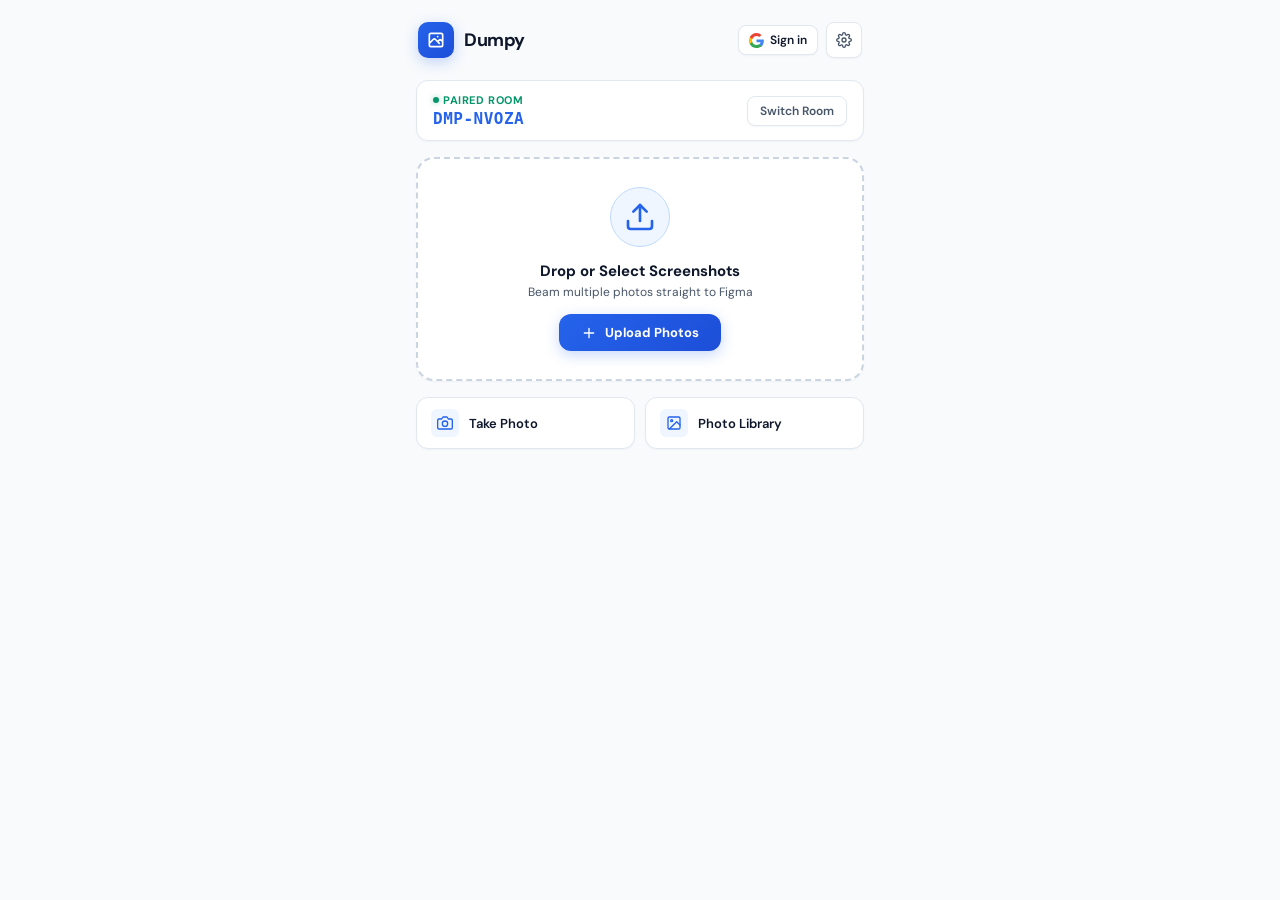
==== index.html @ 7853ed6c "feat: Dumpy Figma Plugin & Vercel Mobile Web App with Supabase" ====
<!DOCTYPE html>
<html lang="en">
<head>
  <meta charset="UTF-8">
  <meta http-equiv="refresh" content="0; url=web/index.html">
  <title>Redirecting to Dumpy Web Uploader...</title>
  <script>
    window.location.href = "web/index.html" + window.location.search;
  </script>
</head>
<body style="background:#0A0C10; color:#F8FAFC; font-family:sans-serif; display:flex; align-items:center; justify-content:center; height:100vh;">
  <p>Redirecting to <a href="web/index.html" style="color:#6366F1;">Dumpy Mobile Uploader</a>...</p>
</body>
</html>
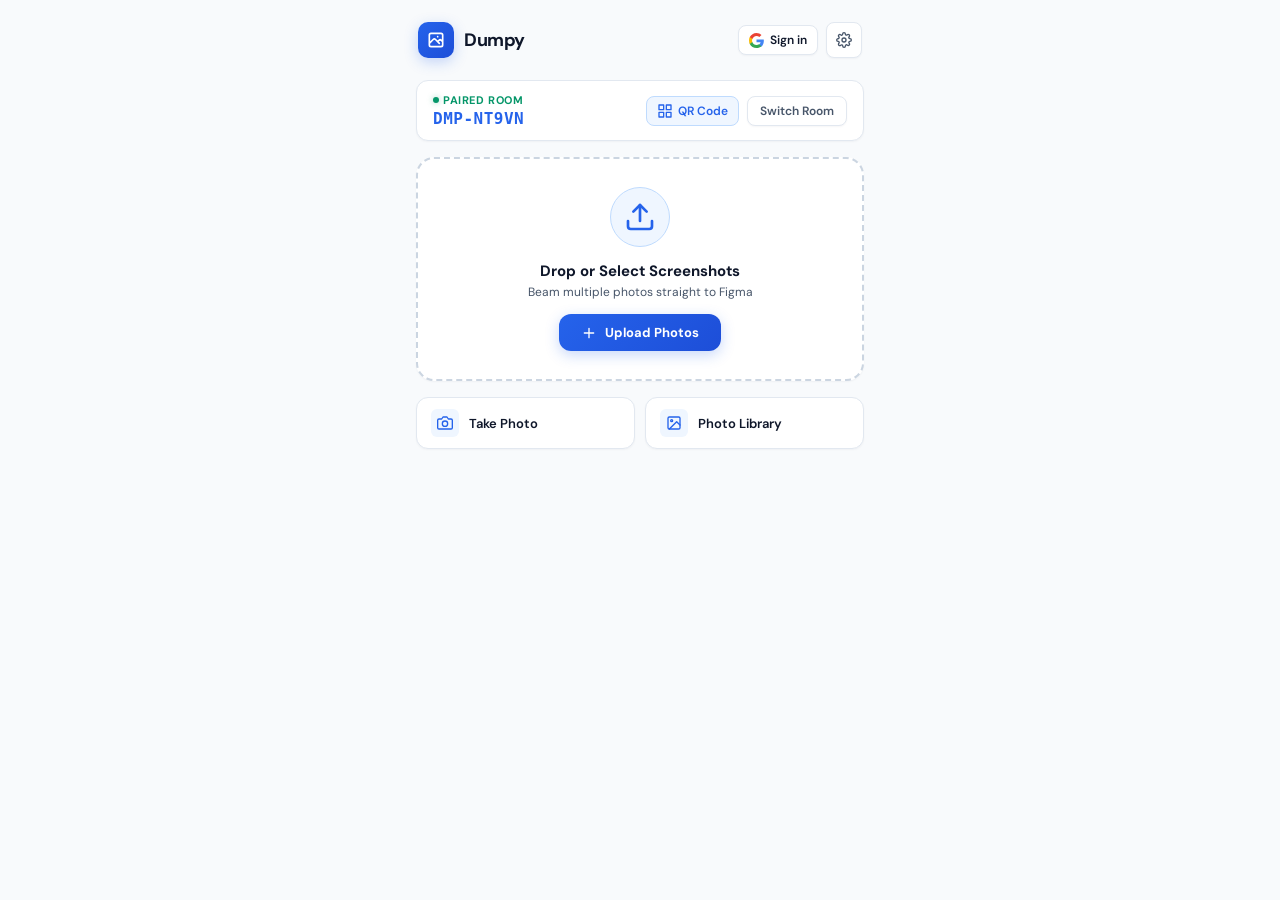
==== commit 0fec7d5d: "fix: resolve Vercel 404 rewrite routing & update QR vector SVG generator" ====
--- a/index.html
+++ b/index.html
@@ -2,13 +2,222 @@
 <html lang="en">
 <head>
   <meta charset="UTF-8">
-  <meta http-equiv="refresh" content="0; url=web/index.html">
-  <title>Redirecting to Dumpy Web Uploader...</title>
-  <script>
-    window.location.href = "web/index.html" + window.location.search;
-  </script>
+  <meta name="viewport" content="width=device-width, initial-scale=1.0, maximum-scale=1.0, user-scalable=no, viewport-fit=cover">
+  <meta name="apple-mobile-web-app-capable" content="yes">
+  <meta name="apple-mobile-web-app-status-bar-style" content="default">
+  <meta name="theme-color" content="#F8FAFC">
+  <title>Dumpy — Real-Time Mobile Screenshot Inbox</title>
+  
+  <!-- DM Sans Typography exclusively -->
+  <link rel="preconnect" href="https://fonts.googleapis.com">
+  <link rel="preconnect" href="https://fonts.gstatic.com" crossorigin>
+  <link href="https://fonts.googleapis.com/css2?family=DM+Sans:ital,opsz,wght@0,9..40,400;0,9..40,500;0,9..40,600;0,9..40,700;1,9..40,400&display=swap" rel="stylesheet">
+  
+  <link rel="stylesheet" href="/web/style.css">
 </head>
-<body style="background:#0A0C10; color:#F8FAFC; font-family:sans-serif; display:flex; align-items:center; justify-content:center; height:100vh;">
-  <p>Redirecting to <a href="web/index.html" style="color:#6366F1;">Dumpy Mobile Uploader</a>...</p>
+<body>
+
+  <div class="app-wrapper">
+    <!-- Header -->
+    <header class="app-header">
+      <div class="brand-wrap">
+        <div class="brand-icon">
+          <svg class="icon" style="width: 20px; height: 20px;" viewBox="0 0 24 24">
+            <path d="M4 16l4.586-4.586a2 2 0 012.828 0L16 16m-2-2l1.586-1.586a2 2 0 012.828 0L20 14m-6-6h.01M6 20h12a2 2 0 002-2V6a2 2 0 00-2-2H6a2 2 0 00-2 2v12a2 2 0 002 2z"/>
+          </svg>
+        </div>
+        <span class="brand-title">Dumpy</span>
+      </div>
+
+      <div class="header-controls">
+        <!-- Auth Profile Pill or Sign-in button -->
+        <div id="authContainer">
+          <button class="btn-google-auth" id="btnGoogleAuth" title="Sign in with Google">
+            <svg class="google-icon" viewBox="0 0 24 24" width="16" height="16">
+              <path fill="#4285F4" d="M23.745 12.27c0-.7-.06-1.4-.19-2.07H12v4.51h6.6c-.29 1.52-1.14 2.82-2.4 3.68v3.05h3.88c2.27-2.09 3.665-5.17 3.665-9.17z"/>
+              <path fill="#34A853" d="M12 24c3.24 0 5.95-1.08 7.93-2.91l-3.88-3.05c-1.08.72-2.45 1.16-4.05 1.16-3.12 0-5.77-2.1-6.72-4.93H1.25v3.15C3.26 21.36 7.36 24 12 24z"/>
+              <path fill="#FBBC05" d="M5.28 14.27c-.25-.72-.38-1.49-.38-2.27s.13-1.55.38-2.27V6.58H1.25C.45 8.18 0 9.98 0 12s.45 3.82 1.25 5.42l4.03-3.15z"/>
+              <path fill="#EA4335" d="M12 4.75c1.77 0 3.35.61 4.6 1.8l3.42-3.42C17.95 1.19 15.24 0 12 0 7.36 0 3.26 2.64 1.25 6.58l4.03 3.15c.95-2.83 3.6-4.98 6.72-4.98z"/>
+            </svg>
+            <span>Sign in</span>
+          </button>
+          <div class="user-profile-pill" id="userProfilePill" style="display: none;">
+            <img src="" class="user-avatar" id="userAvatar" alt="User" />
+            <span class="user-name" id="userName">User</span>
+            <button class="btn-signout" id="btnSignOut" title="Sign Out">✕</button>
+          </div>
+        </div>
+
+        <button class="btn-icon" id="btnSettings" title="Supabase Credentials" aria-label="Settings">
+          <svg class="icon" viewBox="0 0 24 24">
+            <circle cx="12" cy="12" r="3"/>
+            <path d="M19.4 15a1.65 1.65 0 00.33 1.82l.06.06a2 2 0 010 2.83 2 2 0 01-2.83 0l-.06-.06a1.65 1.65 0 00-1.82-.33 1.65 1.65 0 00-1 1.51V21a2 2 0 01-2 2 2 2 0 01-2-2v-.09A1.65 1.65 0 009 19.4a1.65 1.65 0 00-1.82.33l-.06.06a2 2 0 01-2.83 0 2 2 0 010-2.83l.06-.06a1.65 1.65 0 00.33-1.82 1.65 1.65 0 00-1.51-1H3a2 2 0 01-2-2 2 2 0 012-2h.09A1.65 1.65 0 004.6 9a1.65 1.65 0 00-.33-1.82l-.06-.06a2 2 0 010-2.83 2 2 0 012.83 0l.06.06a1.65 1.65 0 001.82.33H9a1.65 1.65 0 001-1.51V3a2 2 0 012-2 2 2 0 012 2v.09a1.65 1.65 0 001 1.51 1.65 1.65 0 001.82-.33l.06-.06a2 2 0 012.83 0 2 2 0 010 2.83l-.06.06a1.65 1.65 0 00-.33 1.82V9a1.65 1.65 0 001.51 1H21a2 2 0 012 2 2 2 0 01-2 2h-.09a1.65 1.65 0 00-1.51 1z"/>
+          </svg>
+        </button>
+      </div>
+    </header>
+
+    <!-- Room Status Card & QR Code -->
+    <div class="room-banner" id="roomBanner">
+      <div class="room-details">
+        <span class="room-caption">
+          <span class="live-badge">
+            <span class="live-dot"></span>
+            Paired Room
+          </span>
+        </span>
+        <span class="room-code-value" id="roomCodeDisplay" title="Click to copy Room Code">DMP-.....</span>
+      </div>
+      <div class="room-banner-actions">
+        <button class="btn-qr-toggle" id="btnToggleQR" title="Show/Hide QR Code">
+          <svg class="icon" viewBox="0 0 24 24">
+            <rect x="3" y="3" width="7" height="7"/>
+            <rect x="14" y="3" width="7" height="7"/>
+            <rect x="14" y="14" width="7" height="7"/>
+            <rect x="3" y="14" width="7" height="7"/>
+          </svg>
+          <span>QR Code</span>
+        </button>
+        <button class="btn-change-room" id="btnChangeRoom">Switch Room</button>
+      </div>
+    </div>
+
+    <!-- Collapsible QR Code Card for pairing phones -->
+    <div class="qr-pairing-card" id="webQRCard" style="display: none;">
+      <div class="qr-canvas-wrapper" id="webQrContainer">
+        <canvas id="webQrCanvas" width="160" height="160"></canvas>
+      </div>
+      <div class="qr-pairing-meta">
+        <div class="qr-pairing-title">Scan to Pair Mobile</div>
+        <p class="qr-pairing-desc">Point your phone camera here to upload screenshots directly to this room.</p>
+        <button class="btn-secondary-sm" id="btnCopyWebLink">
+          <svg class="icon" viewBox="0 0 24 24">
+            <rect x="9" y="9" width="13" height="13" rx="2" ry="2"/>
+            <path d="M5 15H4a2 2 0 01-2-2V4a2 2 0 012-2h9a2 2 0 012 2v1"/>
+          </svg>
+          Copy Pairing Link
+        </button>
+      </div>
+    </div>
+
+    <!-- Main Dropzone / Tap Area -->
+    <div class="upload-card" id="uploadCard" role="button" tabindex="0">
+      <input type="file" id="fileInput" class="hidden-input" accept="image/*" multiple />
+      <div class="upload-icon-halo">
+        <svg class="icon" style="width: 32px; height: 32px;" viewBox="0 0 24 24">
+          <path d="M21 15v4a2 2 0 01-2 2H5a2 2 0 01-2-2v-4"/>
+          <polyline points="17 8 12 3 7 8"/>
+          <line x1="12" y1="3" x2="12" y2="15"/>
+        </svg>
+      </div>
+      <div class="upload-instructions">
+        <div class="upload-title">Drop or Select Screenshots</div>
+        <div class="upload-subtitle">Beam multiple photos straight to Figma</div>
+      </div>
+      <button class="btn-shutter" id="btnUploadShutter" type="button">
+        <svg class="icon" viewBox="0 0 24 24">
+          <path d="M12 5v14M5 12h14"/>
+        </svg>
+        Upload Photos
+      </button>
+    </div>
+
+    <!-- Quick Camera & Photo Roll Buttons -->
+    <div class="quick-options">
+      <input type="file" id="cameraInput" class="hidden-input" accept="image/*" capture="environment" />
+      <button class="quick-btn" id="btnCamera" type="button">
+        <div class="quick-btn-icon">
+          <svg class="icon" viewBox="0 0 24 24">
+            <path d="M23 19a2 2 0 01-2 2H3a2 2 0 01-2-2V8a2 2 0 012-2h4l2-3h6l2 3h4a2 2 0 012 2z"/>
+            <circle cx="12" cy="13" r="4"/>
+          </svg>
+        </div>
+        Take Photo
+      </button>
+
+      <button class="quick-btn" id="btnGallery" type="button">
+        <div class="quick-btn-icon">
+          <svg class="icon" viewBox="0 0 24 24">
+            <rect x="3" y="3" width="18" height="18" rx="2" ry="2"/>
+            <circle cx="8.5" cy="8.5" r="1.5"/>
+            <polyline points="21 15 16 10 5 21"/>
+          </svg>
+        </div>
+        Photo Library
+      </button>
+    </div>
+
+    <!-- Live Upload Queue -->
+    <div class="queue-container" id="queueSection" style="display: none;">
+      <div class="section-title">
+        <span>Upload Activity</span>
+      </div>
+      <div class="queue-list" id="queueList"></div>
+    </div>
+  </div>
+
+  <!-- Room Switching Modal -->
+  <div class="modal-overlay" id="roomModal">
+    <div class="modal-content">
+      <div class="modal-header">
+        <div class="modal-title">Switch Pairing Room</div>
+        <button class="btn-icon" id="btnCloseRoomModal">
+          <svg class="icon" viewBox="0 0 24 24">
+            <line x1="18" y1="6" x2="6" y2="18"/>
+            <line x1="6" y1="6" x2="18" y2="18"/>
+          </svg>
+        </button>
+      </div>
+      <div class="modal-body">
+        <div class="form-group">
+          <label class="form-label" for="inputRoomCode">Room Code (e.g. DMP-8X9K)</label>
+          <input type="text" class="form-input" id="inputRoomCode" placeholder="Enter Room Code" />
+        </div>
+      </div>
+      <div class="modal-footer">
+        <button class="btn-submit" id="btnSaveRoom">Connect</button>
+      </div>
+    </div>
+  </div>
+
+  <!-- Settings Modal -->
+  <div class="modal-overlay" id="settingsModal">
+    <div class="modal-content">
+      <div class="modal-header">
+        <div class="modal-title">Supabase Backend</div>
+        <button class="btn-icon" id="btnCloseSettings">
+          <svg class="icon" viewBox="0 0 24 24">
+            <line x1="18" y1="6" x2="6" y2="18"/>
+            <line x1="6" y1="6" x2="18" y2="18"/>
+          </svg>
+        </button>
+      </div>
+      <div class="modal-body">
+        <div class="form-group">
+          <label class="form-label" for="inputSupabaseUrl">Supabase Project URL</label>
+          <input type="text" class="form-input" id="inputSupabaseUrl" placeholder="https://nivrnksfmkskmjdjzvzb.supabase.co" />
+        </div>
+        <div class="form-group">
+          <label class="form-label" for="inputSupabaseKey">Supabase Anon Key</label>
+          <input type="password" class="form-input" id="inputSupabaseKey" placeholder="eyJhbGciOiJIUzI1NiIsInR5cCI6..." />
+        </div>
+      </div>
+      <div class="modal-footer">
+        <button class="btn-submit" id="btnSaveSettings">Save</button>
+      </div>
+    </div>
+  </div>
+
+  <!-- Toast Notification -->
+  <div class="toast-bar" id="toastBar">
+    <svg class="icon" style="color: var(--success);" viewBox="0 0 24 24">
+      <path d="M22 11.08V12a10 10 0 1 1-5.93-9.14"/>
+      <polyline points="22 4 12 14.01 9 11.01"/>
+    </svg>
+    <span id="toastText">Uploaded successfully</span>
+  </div>
+
+  <script src="/web/config.js"></script>
+  <script src="/web/app.js"></script>
 </body>
 </html>
--- a/web/style.css
+++ b/web/style.css
@@ -0,0 +1,757 @@
+/* ==============================================================================
+   DUMPY Mobile Web Uploader — Clean Light Mode & Blue Theme (DM Sans Only)
+   ============================================================================== */
+
+:root {
+  --bg-app: #F8FAFC;
+  --bg-card: #FFFFFF;
+  --bg-card-hover: #F8FAFC;
+  --bg-elevated: #F1F5F9;
+  
+  --primary: #2563EB;
+  --primary-hover: #1D4ED8;
+  --primary-gradient: linear-gradient(135deg, #2563EB, #1D4ED8);
+  --primary-light: #EFF6FF;
+  --primary-border: #BFDBFE;
+  --primary-glow: rgba(37, 99, 235, 0.2);
+  
+  --success: #059669;
+  --success-bg: #ECFDF5;
+  --success-border: #A7F3D0;
+  
+  --warning: #D97706;
+  --danger: #DC2626;
+  
+  --text-primary: #0F172A;
+  --text-secondary: #475569;
+  --text-muted: #94A3B8;
+  
+  --border: #E2E8F0;
+  --border-light: #F1F5F9;
+  
+  --radius-sm: 8px;
+  --radius-md: 12px;
+  --radius-lg: 18px;
+  --radius-xl: 24px;
+  
+  --shadow-xs: 0 1px 2px rgba(15, 23, 42, 0.04);
+  --shadow-sm: 0 1px 3px rgba(15, 23, 42, 0.06), 0 1px 2px rgba(15, 23, 42, 0.04);
+  --shadow-main: 0 10px 25px -4px rgba(15, 23, 42, 0.08), 0 4px 10px -2px rgba(15, 23, 42, 0.04);
+  --shadow-primary: 0 4px 14px rgba(37, 99, 235, 0.25);
+}
+
+* {
+  box-sizing: border-box;
+  margin: 0;
+  padding: 0;
+  font-family: 'DM Sans', -apple-system, BlinkMacSystemFont, sans-serif;
+  -webkit-font-smoothing: antialiased;
+  -webkit-tap-highlight-color: transparent;
+}
+
+body {
+  background-color: var(--bg-app);
+  color: var(--text-primary);
+  min-height: 100vh;
+  display: flex;
+  flex-direction: column;
+  align-items: center;
+  overflow-x: hidden;
+}
+
+.app-wrapper {
+  width: 100%;
+  max-width: 480px;
+  min-height: 100vh;
+  display: flex;
+  flex-direction: column;
+  padding: 16px;
+  gap: 16px;
+}
+
+/* Header */
+.app-header {
+  display: flex;
+  align-items: center;
+  justify-content: space-between;
+  padding: 6px 2px;
+  width: 100%;
+}
+
+.brand-wrap {
+  display: flex;
+  align-items: center;
+  gap: 10px;
+}
+
+.brand-icon {
+  width: 36px;
+  height: 36px;
+  border-radius: 10px;
+  background: var(--primary-gradient);
+  display: flex;
+  align-items: center;
+  justify-content: center;
+  color: #FFFFFF;
+  box-shadow: var(--shadow-primary);
+}
+
+.brand-title {
+  font-size: 18px;
+  font-weight: 700;
+  letter-spacing: -0.4px;
+  color: var(--text-primary);
+}
+
+.header-controls {
+  display: flex;
+  align-items: center;
+  gap: 8px;
+}
+
+/* Google Auth Button & Profile Pill */
+.btn-google-auth {
+  display: inline-flex;
+  align-items: center;
+  gap: 6px;
+  background: #FFFFFF;
+  border: 1px solid var(--border);
+  color: var(--text-primary);
+  font-size: 12px;
+  font-weight: 600;
+  padding: 6px 10px;
+  border-radius: var(--radius-sm);
+  cursor: pointer;
+  box-shadow: var(--shadow-xs);
+  transition: all 0.15s ease;
+}
+.btn-google-auth:hover {
+  background: var(--bg-elevated);
+  border-color: #CBD5E1;
+}
+
+.google-icon {
+  width: 15px;
+  height: 15px;
+  display: block;
+}
+
+.user-profile-pill {
+  display: flex;
+  align-items: center;
+  gap: 6px;
+  background: var(--bg-card);
+  border: 1px solid var(--border);
+  padding: 4px 8px 4px 6px;
+  border-radius: 20px;
+  box-shadow: var(--shadow-xs);
+}
+
+.user-avatar {
+  width: 22px;
+  height: 22px;
+  border-radius: 50%;
+  object-fit: cover;
+}
+
+.user-name {
+  font-size: 12px;
+  font-weight: 600;
+  color: var(--text-primary);
+  max-width: 100px;
+  white-space: nowrap;
+  overflow: hidden;
+  text-overflow: ellipsis;
+}
+
+.btn-signout {
+  background: transparent;
+  border: none;
+  color: var(--text-muted);
+  font-size: 11px;
+  cursor: pointer;
+  padding: 0 2px;
+  line-height: 1;
+}
+.btn-signout:hover {
+  color: var(--danger);
+}
+
+.btn-icon {
+  background: var(--bg-card);
+  border: 1px solid var(--border);
+  color: var(--text-secondary);
+  width: 36px;
+  height: 36px;
+  border-radius: var(--radius-sm);
+  display: flex;
+  align-items: center;
+  justify-content: center;
+  cursor: pointer;
+  box-shadow: var(--shadow-xs);
+  transition: all 0.15s ease;
+}
+.btn-icon:hover {
+  color: var(--text-primary);
+  border-color: #CBD5E1;
+  background: var(--bg-elevated);
+}
+
+/* Room Status Banner */
+.room-banner {
+  background: var(--bg-card);
+  border: 1px solid var(--border);
+  border-radius: var(--radius-md);
+  padding: 12px 16px;
+  display: flex;
+  align-items: center;
+  justify-content: space-between;
+  gap: 12px;
+  box-shadow: var(--shadow-xs);
+}
+
+.room-details {
+  display: flex;
+  flex-direction: column;
+  gap: 2px;
+}
+
+.room-caption {
+  font-size: 11px;
+  font-weight: 700;
+  text-transform: uppercase;
+  letter-spacing: 0.6px;
+  color: var(--text-muted);
+  display: flex;
+  align-items: center;
+  gap: 6px;
+}
+
+.live-badge {
+  display: inline-flex;
+  align-items: center;
+  gap: 4px;
+  color: var(--success);
+}
+.live-dot {
+  width: 6px;
+  height: 6px;
+  border-radius: 50%;
+  background: var(--success);
+  box-shadow: 0 0 6px rgba(5, 150, 105, 0.4);
+  animation: pulse 2s infinite;
+}
+
+@keyframes pulse {
+  0% { opacity: 1; transform: scale(1); }
+  50% { opacity: 0.4; transform: scale(0.85); }
+  100% { opacity: 1; transform: scale(1); }
+}
+
+.room-code-value {
+  font-family: monospace;
+  font-size: 16px;
+  font-weight: 700;
+  letter-spacing: 0.5px;
+  color: var(--primary);
+  cursor: pointer;
+}
+
+.room-banner-actions {
+  display: flex;
+  align-items: center;
+  gap: 8px;
+}
+
+.btn-qr-toggle {
+  background: var(--primary-light);
+  border: 1px solid var(--primary-border);
+  color: var(--primary);
+  padding: 6px 10px;
+  border-radius: var(--radius-sm);
+  font-size: 12px;
+  font-weight: 600;
+  cursor: pointer;
+  display: inline-flex;
+  align-items: center;
+  gap: 5px;
+  transition: all 0.15s ease;
+  white-space: nowrap;
+}
+.btn-qr-toggle:hover {
+  background: #DBEAFE;
+}
+
+.btn-change-room {
+  background: var(--bg-card);
+  border: 1px solid var(--border);
+  color: var(--text-secondary);
+  padding: 6px 12px;
+  border-radius: var(--radius-sm);
+  font-size: 12px;
+  font-weight: 600;
+  cursor: pointer;
+  box-shadow: var(--shadow-xs);
+  transition: all 0.15s ease;
+  white-space: nowrap;
+}
+.btn-change-room:hover {
+  background: var(--bg-elevated);
+  color: var(--text-primary);
+}
+
+/* QR Code Pairing Card */
+.qr-pairing-card {
+  background: var(--bg-card);
+  border: 1px solid var(--border);
+  border-radius: var(--radius-md);
+  padding: 14px;
+  display: flex;
+  align-items: center;
+  gap: 14px;
+  box-shadow: var(--shadow-sm);
+  animation: fadeIn 0.2s ease;
+}
+
+@keyframes fadeIn {
+  from { opacity: 0; transform: translateY(-4px); }
+  to { opacity: 1; transform: translateY(0); }
+}
+
+.qr-canvas-wrapper {
+  width: 100px;
+  height: 100px;
+  background: #FFFFFF;
+  border: 1px solid var(--border);
+  border-radius: var(--radius-sm);
+  padding: 4px;
+  display: flex;
+  align-items: center;
+  justify-content: center;
+  flex-shrink: 0;
+}
+
+.qr-canvas-wrapper canvas, .qr-canvas-wrapper svg, .qr-canvas-wrapper img {
+  width: 100% !important;
+  height: 100% !important;
+  display: block;
+  object-fit: contain;
+}
+
+.qr-pairing-meta {
+  display: flex;
+  flex-direction: column;
+  gap: 6px;
+  flex: 1;
+  min-width: 0;
+}
+
+.qr-pairing-title {
+  font-size: 13px;
+  font-weight: 700;
+  color: var(--text-primary);
+}
+
+.qr-pairing-desc {
+  font-size: 11px;
+  color: var(--text-secondary);
+  line-height: 1.35;
+}
+
+.btn-secondary-sm {
+  background: var(--bg-card);
+  border: 1px solid var(--border);
+  color: var(--text-secondary);
+  padding: 5px 9px;
+  border-radius: var(--radius-sm);
+  font-size: 11px;
+  font-weight: 600;
+  cursor: pointer;
+  display: inline-flex;
+  align-items: center;
+  gap: 4px;
+  width: fit-content;
+  transition: all 0.15s ease;
+}
+.btn-secondary-sm:hover {
+  background: var(--bg-elevated);
+  color: var(--text-primary);
+}
+
+/* Upload Dropzone Card */
+.upload-card {
+  background: var(--bg-card);
+  border: 2px dashed #CBD5E1;
+  border-radius: var(--radius-lg);
+  padding: 28px 20px;
+  display: flex;
+  flex-direction: column;
+  align-items: center;
+  text-align: center;
+  gap: 14px;
+  cursor: pointer;
+  transition: all 0.2s ease;
+  position: relative;
+  box-shadow: var(--shadow-xs);
+  overflow: hidden;
+}
+
+.upload-card:hover, .upload-card.drag-over {
+  border-color: var(--primary);
+  background: var(--primary-light);
+  transform: translateY(-1px);
+}
+
+.upload-icon-halo {
+  width: 60px;
+  height: 60px;
+  border-radius: 50%;
+  background: var(--primary-light);
+  border: 1px solid var(--primary-border);
+  display: flex;
+  align-items: center;
+  justify-content: center;
+  color: var(--primary);
+  transition: transform 0.2s ease;
+}
+
+.upload-card:hover .upload-icon-halo {
+  transform: scale(1.06);
+}
+
+.upload-instructions {
+  display: flex;
+  flex-direction: column;
+  gap: 3px;
+}
+
+.upload-title {
+  font-size: 15px;
+  font-weight: 700;
+  color: var(--text-primary);
+}
+
+.upload-subtitle {
+  font-size: 12px;
+  color: var(--text-secondary);
+}
+
+.btn-shutter {
+  background: var(--primary-gradient);
+  border: none;
+  color: #FFFFFF;
+  padding: 10px 22px;
+  border-radius: var(--radius-md);
+  font-size: 13px;
+  font-weight: 700;
+  display: inline-flex;
+  align-items: center;
+  gap: 8px;
+  box-shadow: var(--shadow-primary);
+  cursor: pointer;
+  transition: all 0.2s ease;
+}
+.btn-shutter:hover {
+  filter: brightness(1.06);
+  transform: translateY(-1px);
+}
+
+.hidden-input {
+  position: absolute;
+  top: 0;
+  left: 0;
+  width: 100%;
+  height: 100%;
+  opacity: 0;
+  cursor: pointer;
+}
+
+/* Quick Action Options */
+.quick-options {
+  display: grid;
+  grid-template-columns: 1fr 1fr;
+  gap: 10px;
+}
+
+.quick-btn {
+  background: var(--bg-card);
+  border: 1px solid var(--border);
+  border-radius: var(--radius-md);
+  padding: 11px 14px;
+  display: flex;
+  align-items: center;
+  gap: 10px;
+  color: var(--text-primary);
+  font-size: 13px;
+  font-weight: 600;
+  cursor: pointer;
+  box-shadow: var(--shadow-xs);
+  transition: all 0.15s ease;
+}
+.quick-btn:hover {
+  background: var(--bg-elevated);
+  border-color: #CBD5E1;
+}
+.quick-btn-icon {
+  width: 28px;
+  height: 28px;
+  border-radius: 6px;
+  background: var(--primary-light);
+  display: flex;
+  align-items: center;
+  justify-content: center;
+  color: var(--primary);
+}
+
+/* Upload Queue / Live Activity */
+.section-title {
+  font-size: 12px;
+  font-weight: 700;
+  text-transform: uppercase;
+  letter-spacing: 0.5px;
+  color: var(--text-secondary);
+  display: flex;
+  align-items: center;
+  justify-content: space-between;
+  margin-top: 4px;
+}
+
+.queue-list {
+  display: flex;
+  flex-direction: column;
+  gap: 8px;
+}
+
+.queue-card {
+  background: var(--bg-card);
+  border: 1px solid var(--border);
+  border-radius: var(--radius-md);
+  padding: 10px 12px;
+  display: flex;
+  align-items: center;
+  gap: 10px;
+  position: relative;
+  overflow: hidden;
+  box-shadow: var(--shadow-xs);
+  animation: itemSlideIn 0.25s ease;
+}
+
+@keyframes itemSlideIn {
+  from { opacity: 0; transform: translateY(6px); }
+  to { opacity: 1; transform: translateY(0); }
+}
+
+.queue-thumb {
+  width: 44px;
+  height: 60px;
+  border-radius: 6px;
+  background: var(--bg-elevated);
+  object-fit: cover;
+  flex-shrink: 0;
+  border: 1px solid var(--border);
+}
+
+.queue-info {
+  flex: 1;
+  display: flex;
+  flex-direction: column;
+  gap: 3px;
+  min-width: 0;
+}
+
+.queue-filename {
+  font-size: 12px;
+  font-weight: 600;
+  color: var(--text-primary);
+  white-space: nowrap;
+  overflow: hidden;
+  text-overflow: ellipsis;
+}
+
+.queue-meta {
+  font-size: 11px;
+  color: var(--text-secondary);
+  display: flex;
+  align-items: center;
+  gap: 5px;
+}
+
+.progress-track {
+  width: 100%;
+  height: 4px;
+  background: var(--bg-elevated);
+  border-radius: 2px;
+  overflow: hidden;
+  margin-top: 3px;
+}
+
+.progress-bar {
+  height: 100%;
+  background: var(--primary-gradient);
+  width: 0%;
+  transition: width 0.2s ease;
+}
+
+.queue-status-badge {
+  font-size: 11px;
+  font-weight: 700;
+  display: flex;
+  align-items: center;
+  gap: 4px;
+  flex-shrink: 0;
+}
+
+.status-uploading { color: var(--primary); }
+.status-success { color: var(--success); }
+.status-error { color: var(--danger); }
+
+/* SVG Icons Utility */
+.icon {
+  width: 16px;
+  height: 16px;
+  stroke-width: 2;
+  stroke: currentColor;
+  fill: none;
+  stroke-linecap: round;
+  stroke-linejoin: round;
+  display: inline-block;
+}
+
+/* Modal */
+.modal-overlay {
+  position: fixed;
+  top: 0;
+  left: 0;
+  right: 0;
+  bottom: 0;
+  background: rgba(15, 23, 42, 0.45);
+  backdrop-filter: blur(4px);
+  display: none;
+  align-items: center;
+  justify-content: center;
+  padding: 16px;
+  z-index: 1000;
+}
+.modal-overlay.open {
+  display: flex;
+}
+
+.modal-content {
+  background: var(--bg-card);
+  border: 1px solid var(--border);
+  border-radius: var(--radius-lg);
+  width: 100%;
+  max-width: 360px;
+  box-shadow: var(--shadow-main);
+  display: flex;
+  flex-direction: column;
+  overflow: hidden;
+}
+
+.modal-header {
+  display: flex;
+  align-items: center;
+  justify-content: space-between;
+  padding: 14px 16px;
+  border-bottom: 1px solid var(--border);
+}
+.modal-title {
+  font-size: 14px;
+  font-weight: 700;
+  color: var(--text-primary);
+}
+
+.modal-body {
+  padding: 16px;
+  display: flex;
+  flex-direction: column;
+  gap: 12px;
+}
+
+.form-group {
+  display: flex;
+  flex-direction: column;
+  gap: 5px;
+}
+
+.form-label {
+  font-size: 11px;
+  font-weight: 600;
+  color: var(--text-secondary);
+}
+
+.form-input {
+  background: var(--bg-elevated);
+  border: 1px solid var(--border);
+  color: var(--text-primary);
+  padding: 9px 12px;
+  border-radius: var(--radius-sm);
+  font-size: 13px;
+  outline: none;
+  transition: border-color 0.15s, background 0.15s;
+}
+.form-input:focus {
+  border-color: var(--primary);
+  background: #FFFFFF;
+}
+
+.modal-footer {
+  padding: 12px 16px;
+  background: var(--bg-app);
+  border-top: 1px solid var(--border);
+  display: flex;
+  justify-content: flex-end;
+  gap: 8px;
+}
+
+.btn-secondary {
+  background: var(--bg-card);
+  border: 1px solid var(--border);
+  color: var(--text-secondary);
+  padding: 7px 12px;
+  border-radius: var(--radius-sm);
+  font-size: 12px;
+  font-weight: 600;
+  cursor: pointer;
+}
+
+.btn-submit {
+  background: var(--primary);
+  border: none;
+  color: #FFFFFF;
+  padding: 7px 14px;
+  border-radius: var(--radius-sm);
+  font-size: 12px;
+  font-weight: 700;
+  cursor: pointer;
+  box-shadow: 0 1px 2px rgba(37, 99, 235, 0.2);
+}
+.btn-submit:hover {
+  background: var(--primary-hover);
+}
+
+/* Toast */
+.toast-bar {
+  position: fixed;
+  bottom: 24px;
+  left: 50%;
+  transform: translateX(-50%) translateY(20px);
+  background: var(--text-primary);
+  color: #FFFFFF;
+  padding: 8px 16px;
+  border-radius: 24px;
+  font-size: 12px;
+  font-weight: 600;
+  box-shadow: var(--shadow-main);
+  display: flex;
+  align-items: center;
+  gap: 8px;
+  opacity: 0;
+  pointer-events: none;
+  transition: all 0.2s ease;
+  z-index: 2000;
+}
+.toast-bar.active {
+  opacity: 1;
+  transform: translateX(-50%) translateY(0);
+}
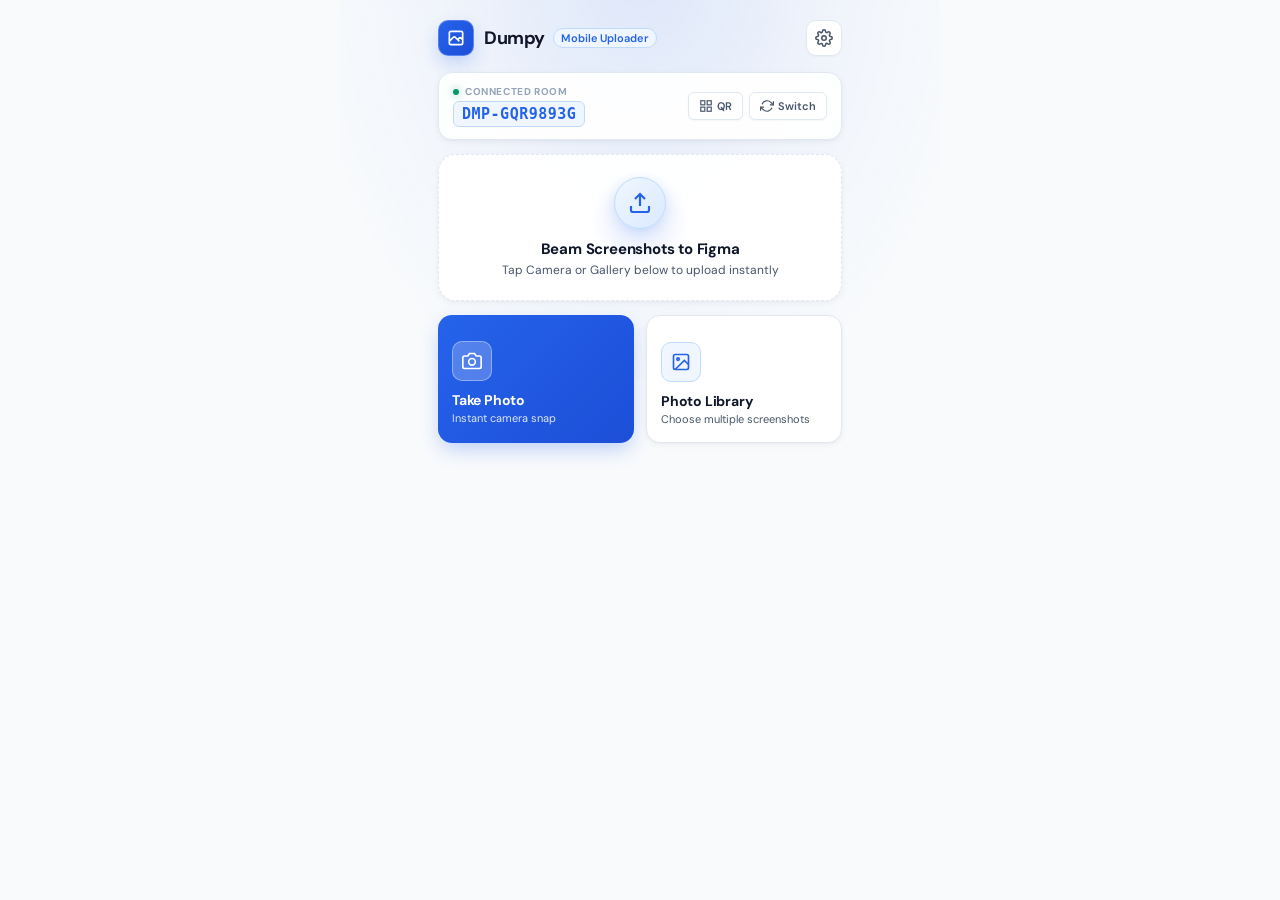
==== commit 880c27b1: "feat(ui): redesign mobile uploader with minimal sapphire theme & zero-auth room architecture" ====
--- a/index.html
+++ b/index.html
@@ -8,7 +8,7 @@
   <meta name="theme-color" content="#F8FAFC">
   <title>Dumpy — Real-Time Mobile Screenshot Inbox</title>
   
-  <!-- DM Sans Typography exclusively -->
+  <!-- DM Sans Typography -->
   <link rel="preconnect" href="https://fonts.googleapis.com">
   <link rel="preconnect" href="https://fonts.gstatic.com" crossorigin>
   <link href="https://fonts.googleapis.com/css2?family=DM+Sans:ital,opsz,wght@0,9..40,400;0,9..40,500;0,9..40,600;0,9..40,700;1,9..40,400&display=swap" rel="stylesheet">
@@ -17,37 +17,24 @@
 </head>
 <body>
 
+  <div class="app-background-glow"></div>
+
   <div class="app-wrapper">
-    <!-- Header -->
+    <!-- Top App Header -->
     <header class="app-header">
       <div class="brand-wrap">
         <div class="brand-icon">
-          <svg class="icon" style="width: 20px; height: 20px;" viewBox="0 0 24 24">
+          <svg class="icon" viewBox="0 0 24 24">
             <path d="M4 16l4.586-4.586a2 2 0 012.828 0L16 16m-2-2l1.586-1.586a2 2 0 012.828 0L20 14m-6-6h.01M6 20h12a2 2 0 002-2V6a2 2 0 00-2-2H6a2 2 0 00-2 2v12a2 2 0 002 2z"/>
           </svg>
         </div>
-        <span class="brand-title">Dumpy</span>
+        <div class="brand-text-group">
+          <span class="brand-title">Dumpy</span>
+          <span class="brand-badge">Mobile Uploader</span>
+        </div>
       </div>
 
       <div class="header-controls">
-        <!-- Auth Profile Pill or Sign-in button -->
-        <div id="authContainer">
-          <button class="btn-google-auth" id="btnGoogleAuth" title="Sign in with Google">
-            <svg class="google-icon" viewBox="0 0 24 24" width="16" height="16">
-              <path fill="#4285F4" d="M23.745 12.27c0-.7-.06-1.4-.19-2.07H12v4.51h6.6c-.29 1.52-1.14 2.82-2.4 3.68v3.05h3.88c2.27-2.09 3.665-5.17 3.665-9.17z"/>
-              <path fill="#34A853" d="M12 24c3.24 0 5.95-1.08 7.93-2.91l-3.88-3.05c-1.08.72-2.45 1.16-4.05 1.16-3.12 0-5.77-2.1-6.72-4.93H1.25v3.15C3.26 21.36 7.36 24 12 24z"/>
-              <path fill="#FBBC05" d="M5.28 14.27c-.25-.72-.38-1.49-.38-2.27s.13-1.55.38-2.27V6.58H1.25C.45 8.18 0 9.98 0 12s.45 3.82 1.25 5.42l4.03-3.15z"/>
-              <path fill="#EA4335" d="M12 4.75c1.77 0 3.35.61 4.6 1.8l3.42-3.42C17.95 1.19 15.24 0 12 0 7.36 0 3.26 2.64 1.25 6.58l4.03 3.15c.95-2.83 3.6-4.98 6.72-4.98z"/>
-            </svg>
-            <span>Sign in</span>
-          </button>
-          <div class="user-profile-pill" id="userProfilePill" style="display: none;">
-            <img src="" class="user-avatar" id="userAvatar" alt="User" />
-            <span class="user-name" id="userName">User</span>
-            <button class="btn-signout" id="btnSignOut" title="Sign Out">✕</button>
-          </div>
-        </div>
-
         <button class="btn-icon" id="btnSettings" title="Supabase Credentials" aria-label="Settings">
           <svg class="icon" viewBox="0 0 24 24">
             <circle cx="12" cy="12" r="3"/>
@@ -57,100 +44,115 @@
       </div>
     </header>
 
-    <!-- Room Status Card & QR Code -->
+    <!-- Room Status Card -->
     <div class="room-banner" id="roomBanner">
       <div class="room-details">
-        <span class="room-caption">
-          <span class="live-badge">
-            <span class="live-dot"></span>
-            Paired Room
-          </span>
-        </span>
-        <span class="room-code-value" id="roomCodeDisplay" title="Click to copy Room Code">DMP-.....</span>
+        <div class="room-caption">
+          <span class="live-dot"></span>
+          <span>Connected Room</span>
+        </div>
+        <div class="room-code-badge" id="roomCodeDisplay" title="Tap to copy Room Code">
+          <span class="room-code-text">DMP-.....</span>
+          <svg class="icon copy-icon" viewBox="0 0 24 24">
+            <rect x="9" y="9" width="13" height="13" rx="2" ry="2"/>
+            <path d="M5 15H4a2 2 0 01-2-2V4a2 2 0 012-2h9a2 2 0 012 2v1"/>
+          </svg>
+        </div>
       </div>
       <div class="room-banner-actions">
-        <button class="btn-qr-toggle" id="btnToggleQR" title="Show/Hide QR Code">
+        <button class="btn-subtle-action" id="btnToggleQR" title="Show/Hide QR Code">
           <svg class="icon" viewBox="0 0 24 24">
             <rect x="3" y="3" width="7" height="7"/>
             <rect x="14" y="3" width="7" height="7"/>
             <rect x="14" y="14" width="7" height="7"/>
             <rect x="3" y="14" width="7" height="7"/>
           </svg>
-          <span>QR Code</span>
-        </button>
-        <button class="btn-change-room" id="btnChangeRoom">Switch Room</button>
-      </div>
-    </div>
-
-    <!-- Collapsible QR Code Card for pairing phones -->
+          <span>QR</span>
+        </button>
+        <button class="btn-subtle-action" id="btnChangeRoom" title="Switch Room Code">
+          <svg class="icon" viewBox="0 0 24 24">
+            <path d="M23 4v6h-6M1 20v-6h6"/>
+            <path d="M3.51 9a9 9 0 0114.85-3.36L23 10M1 14l4.64 4.36A9 9 0 0020.49 15"/>
+          </svg>
+          <span>Switch</span>
+        </button>
+      </div>
+    </div>
+
+    <!-- Collapsible QR Code Card for pairing second phone -->
     <div class="qr-pairing-card" id="webQRCard" style="display: none;">
-      <div class="qr-canvas-wrapper" id="webQrContainer">
-        <canvas id="webQrCanvas" width="160" height="160"></canvas>
-      </div>
+      <div class="qr-canvas-wrapper" id="webQrContainer"></div>
       <div class="qr-pairing-meta">
-        <div class="qr-pairing-title">Scan to Pair Mobile</div>
-        <p class="qr-pairing-desc">Point your phone camera here to upload screenshots directly to this room.</p>
-        <button class="btn-secondary-sm" id="btnCopyWebLink">
+        <div class="qr-pairing-title">Pair Another Device</div>
+        <p class="qr-pairing-desc">Scan with another phone camera to upload screenshots to this same Figma canvas.</p>
+        <button class="btn-copy-link" id="btnCopyWebLink">
           <svg class="icon" viewBox="0 0 24 24">
             <rect x="9" y="9" width="13" height="13" rx="2" ry="2"/>
             <path d="M5 15H4a2 2 0 01-2-2V4a2 2 0 012-2h9a2 2 0 012 2v1"/>
           </svg>
-          Copy Pairing Link
-        </button>
-      </div>
-    </div>
-
-    <!-- Main Dropzone / Tap Area -->
-    <div class="upload-card" id="uploadCard" role="button" tabindex="0">
+          <span>Copy Pairing Link</span>
+        </button>
+      </div>
+    </div>
+
+    <!-- Hero Interactive Dropzone & Status Card -->
+    <div class="upload-card" id="uploadCard" role="button" tabindex="0" title="Tap to select photos or drop files here">
       <input type="file" id="fileInput" class="hidden-input" accept="image/*" multiple />
+      <div class="upload-pulse-ring"></div>
       <div class="upload-icon-halo">
-        <svg class="icon" style="width: 32px; height: 32px;" viewBox="0 0 24 24">
+        <svg class="icon upload-arrow-icon" viewBox="0 0 24 24">
           <path d="M21 15v4a2 2 0 01-2 2H5a2 2 0 01-2-2v-4"/>
           <polyline points="17 8 12 3 7 8"/>
           <line x1="12" y1="3" x2="12" y2="15"/>
         </svg>
       </div>
       <div class="upload-instructions">
-        <div class="upload-title">Drop or Select Screenshots</div>
-        <div class="upload-subtitle">Beam multiple photos straight to Figma</div>
-      </div>
-      <button class="btn-shutter" id="btnUploadShutter" type="button">
-        <svg class="icon" viewBox="0 0 24 24">
-          <path d="M12 5v14M5 12h14"/>
-        </svg>
-        Upload Photos
-      </button>
-    </div>
-
-    <!-- Quick Camera & Photo Roll Buttons -->
-    <div class="quick-options">
+        <div class="upload-title">Beam Screenshots to Figma</div>
+        <div class="upload-subtitle">Tap Camera or Gallery below to upload instantly</div>
+      </div>
+    </div>
+
+    <!-- Primary Quick Actions: Camera & Gallery Cards -->
+    <div class="action-grid">
       <input type="file" id="cameraInput" class="hidden-input" accept="image/*" capture="environment" />
-      <button class="quick-btn" id="btnCamera" type="button">
-        <div class="quick-btn-icon">
+      
+      <!-- Take Photo Action Card -->
+      <button class="action-card action-card-camera" id="btnCamera" type="button">
+        <div class="action-card-glow"></div>
+        <div class="action-card-icon-wrap">
           <svg class="icon" viewBox="0 0 24 24">
             <path d="M23 19a2 2 0 01-2 2H3a2 2 0 01-2-2V8a2 2 0 012-2h4l2-3h6l2 3h4a2 2 0 012 2z"/>
             <circle cx="12" cy="13" r="4"/>
           </svg>
         </div>
-        Take Photo
+        <div class="action-card-text">
+          <span class="action-card-title">Take Photo</span>
+          <span class="action-card-sub">Instant camera snap</span>
+        </div>
       </button>
 
-      <button class="quick-btn" id="btnGallery" type="button">
-        <div class="quick-btn-icon">
+      <!-- Photo Library Action Card -->
+      <button class="action-card action-card-gallery" id="btnGallery" type="button">
+        <div class="action-card-glow"></div>
+        <div class="action-card-icon-wrap">
           <svg class="icon" viewBox="0 0 24 24">
             <rect x="3" y="3" width="18" height="18" rx="2" ry="2"/>
             <circle cx="8.5" cy="8.5" r="1.5"/>
             <polyline points="21 15 16 10 5 21"/>
           </svg>
         </div>
-        Photo Library
+        <div class="action-card-text">
+          <span class="action-card-title">Photo Library</span>
+          <span class="action-card-sub">Choose multiple screenshots</span>
+        </div>
       </button>
     </div>
 
-    <!-- Live Upload Queue -->
+    <!-- Live Upload Queue Section -->
     <div class="queue-container" id="queueSection" style="display: none;">
-      <div class="section-title">
-        <span>Upload Activity</span>
+      <div class="queue-header">
+        <span class="queue-title">Upload Activity</span>
+        <span class="queue-count" id="queueCountBadge">0 files</span>
       </div>
       <div class="queue-list" id="queueList"></div>
     </div>
@@ -170,12 +172,12 @@
       </div>
       <div class="modal-body">
         <div class="form-group">
-          <label class="form-label" for="inputRoomCode">Room Code (e.g. DMP-8X9K)</label>
+          <label class="form-label" for="inputRoomCode">Room Code (e.g. DMP-7K9X2M4P)</label>
           <input type="text" class="form-input" id="inputRoomCode" placeholder="Enter Room Code" />
         </div>
       </div>
       <div class="modal-footer">
-        <button class="btn-submit" id="btnSaveRoom">Connect</button>
+        <button class="btn-submit" id="btnSaveRoom">Connect Room</button>
       </div>
     </div>
   </div>
@@ -184,7 +186,7 @@
   <div class="modal-overlay" id="settingsModal">
     <div class="modal-content">
       <div class="modal-header">
-        <div class="modal-title">Supabase Backend</div>
+        <div class="modal-title">Supabase Configuration</div>
         <button class="btn-icon" id="btnCloseSettings">
           <svg class="icon" viewBox="0 0 24 24">
             <line x1="18" y1="6" x2="6" y2="18"/>
@@ -203,7 +205,7 @@
         </div>
       </div>
       <div class="modal-footer">
-        <button class="btn-submit" id="btnSaveSettings">Save</button>
+        <button class="btn-submit" id="btnSaveSettings">Save Settings</button>
       </div>
     </div>
   </div>
@@ -220,4 +222,4 @@
   <script src="/web/config.js"></script>
   <script src="/web/app.js"></script>
 </body>
-</html>
+</html>
--- a/web/style.css
+++ b/web/style.css
@@ -1,43 +1,54 @@
 /* ==============================================================================
-   DUMPY Mobile Web Uploader — Clean Light Mode & Blue Theme (DM Sans Only)
+   DUMPY Mobile Web Uploader — Modern, Minimal & High-End Design System
+   Typography: DM Sans Exclusively | Light Mode Sapphire Theme
    ============================================================================== */
 
 :root {
-  --bg-app: #F8FAFC;
+  /* Surfaces & Canvas */
+  --bg-canvas: #F8FAFC;
   --bg-card: #FFFFFF;
   --bg-card-hover: #F8FAFC;
-  --bg-elevated: #F1F5F9;
+  --bg-card-elevated: #FFFFFF;
+  --bg-subtle: #F1F5F9;
   
+  /* Brand Palette (Sapphire Indigo) */
   --primary: #2563EB;
   --primary-hover: #1D4ED8;
-  --primary-gradient: linear-gradient(135deg, #2563EB, #1D4ED8);
+  --primary-gradient: linear-gradient(135deg, #2563EB 0%, #1D4ED8 100%);
+  --primary-gradient-glow: linear-gradient(135deg, rgba(37, 99, 235, 0.9) 0%, rgba(29, 78, 216, 0.9) 100%);
   --primary-light: #EFF6FF;
   --primary-border: #BFDBFE;
   --primary-glow: rgba(37, 99, 235, 0.2);
   
+  /* Status Colors */
   --success: #059669;
-  --success-bg: #ECFDF5;
+  --success-light: #ECFDF5;
   --success-border: #A7F3D0;
-  
-  --warning: #D97706;
   --danger: #DC2626;
   
-  --text-primary: #0F172A;
+  /* Text Tokens */
+  --text-main: #0F172A;
   --text-secondary: #475569;
   --text-muted: #94A3B8;
   
+  /* Borders */
   --border: #E2E8F0;
   --border-light: #F1F5F9;
+  --border-focus: #3B82F6;
   
-  --radius-sm: 8px;
-  --radius-md: 12px;
+  /* Radii */
+  --radius-xs: 6px;
+  --radius-sm: 10px;
+  --radius-md: 14px;
   --radius-lg: 18px;
   --radius-xl: 24px;
   
+  /* Shadows */
   --shadow-xs: 0 1px 2px rgba(15, 23, 42, 0.04);
-  --shadow-sm: 0 1px 3px rgba(15, 23, 42, 0.06), 0 1px 2px rgba(15, 23, 42, 0.04);
-  --shadow-main: 0 10px 25px -4px rgba(15, 23, 42, 0.08), 0 4px 10px -2px rgba(15, 23, 42, 0.04);
-  --shadow-primary: 0 4px 14px rgba(37, 99, 235, 0.25);
+  --shadow-sm: 0 2px 6px rgba(15, 23, 42, 0.05), 0 1px 2px rgba(15, 23, 42, 0.03);
+  --shadow-md: 0 10px 25px -4px rgba(15, 23, 42, 0.07), 0 4px 10px -2px rgba(15, 23, 42, 0.03);
+  --shadow-primary: 0 8px 20px -3px rgba(37, 99, 235, 0.3);
+  --shadow-glow: 0 0 24px rgba(37, 99, 235, 0.18);
 }
 
 * {
@@ -50,23 +61,42 @@
 }
 
 body {
-  background-color: var(--bg-app);
-  color: var(--text-primary);
+  background-color: var(--bg-canvas);
+  color: var(--text-main);
   min-height: 100vh;
+  min-height: -webkit-fill-available;
   display: flex;
   flex-direction: column;
   align-items: center;
   overflow-x: hidden;
-}
-
+  position: relative;
+}
+
+/* Ambient Radial Glow on Canvas */
+.app-background-glow {
+  position: fixed;
+  top: 0;
+  left: 50%;
+  transform: translateX(-50%);
+  width: 100%;
+  max-width: 600px;
+  height: 380px;
+  background: radial-gradient(ellipse at 50% -10%, rgba(37, 99, 235, 0.12) 0%, rgba(37, 99, 235, 0.03) 50%, transparent 80%);
+  pointer-events: none;
+  z-index: 0;
+}
+
+/* App Viewport Container */
 .app-wrapper {
   width: 100%;
-  max-width: 480px;
+  max-width: 440px;
   min-height: 100vh;
   display: flex;
   flex-direction: column;
-  padding: 16px;
-  gap: 16px;
+  padding: 16px 18px env(safe-area-inset-bottom, 24px) 18px;
+  gap: 14px;
+  position: relative;
+  z-index: 1;
 }
 
 /* Header */
@@ -74,8 +104,7 @@
   display: flex;
   align-items: center;
   justify-content: space-between;
-  padding: 6px 2px;
-  width: 100%;
+  padding: 4px 0 2px 0;
 }
 
 .brand-wrap {
@@ -87,94 +116,51 @@
 .brand-icon {
   width: 36px;
   height: 36px;
-  border-radius: 10px;
+  border-radius: var(--radius-sm);
   background: var(--primary-gradient);
   display: flex;
   align-items: center;
   justify-content: center;
   color: #FFFFFF;
   box-shadow: var(--shadow-primary);
+  border: 1px solid rgba(255, 255, 255, 0.25);
+}
+.brand-icon .icon {
+  width: 20px;
+  height: 20px;
+  stroke: currentColor;
+  stroke-width: 2;
+  fill: none;
+}
+
+.brand-text-group {
+  display: flex;
+  align-items: center;
+  gap: 8px;
 }
 
 .brand-title {
   font-size: 18px;
   font-weight: 700;
   letter-spacing: -0.4px;
-  color: var(--text-primary);
+  color: var(--text-main);
+}
+
+.brand-badge {
+  font-size: 11px;
+  font-weight: 600;
+  color: var(--primary);
+  background: var(--primary-light);
+  border: 1px solid var(--primary-border);
+  padding: 2px 7px;
+  border-radius: 12px;
+  letter-spacing: -0.1px;
 }
 
 .header-controls {
   display: flex;
   align-items: center;
   gap: 8px;
-}
-
-/* Google Auth Button & Profile Pill */
-.btn-google-auth {
-  display: inline-flex;
-  align-items: center;
-  gap: 6px;
-  background: #FFFFFF;
-  border: 1px solid var(--border);
-  color: var(--text-primary);
-  font-size: 12px;
-  font-weight: 600;
-  padding: 6px 10px;
-  border-radius: var(--radius-sm);
-  cursor: pointer;
-  box-shadow: var(--shadow-xs);
-  transition: all 0.15s ease;
-}
-.btn-google-auth:hover {
-  background: var(--bg-elevated);
-  border-color: #CBD5E1;
-}
-
-.google-icon {
-  width: 15px;
-  height: 15px;
-  display: block;
-}
-
-.user-profile-pill {
-  display: flex;
-  align-items: center;
-  gap: 6px;
-  background: var(--bg-card);
-  border: 1px solid var(--border);
-  padding: 4px 8px 4px 6px;
-  border-radius: 20px;
-  box-shadow: var(--shadow-xs);
-}
-
-.user-avatar {
-  width: 22px;
-  height: 22px;
-  border-radius: 50%;
-  object-fit: cover;
-}
-
-.user-name {
-  font-size: 12px;
-  font-weight: 600;
-  color: var(--text-primary);
-  max-width: 100px;
-  white-space: nowrap;
-  overflow: hidden;
-  text-overflow: ellipsis;
-}
-
-.btn-signout {
-  background: transparent;
-  border: none;
-  color: var(--text-muted);
-  font-size: 11px;
-  cursor: pointer;
-  padding: 0 2px;
-  line-height: 1;
-}
-.btn-signout:hover {
-  color: var(--danger);
 }
 
 .btn-icon {
@@ -192,32 +178,44 @@
   transition: all 0.15s ease;
 }
 .btn-icon:hover {
-  color: var(--text-primary);
+  color: var(--text-main);
   border-color: #CBD5E1;
-  background: var(--bg-elevated);
+  background: var(--bg-card-hover);
+}
+.btn-icon:active {
+  transform: scale(0.95);
+}
+.btn-icon .icon {
+  width: 18px;
+  height: 18px;
+  stroke: currentColor;
+  stroke-width: 2;
+  fill: none;
 }
 
 /* Room Status Banner */
 .room-banner {
-  background: var(--bg-card);
+  background: rgba(255, 255, 255, 0.92);
+  backdrop-filter: blur(12px);
   border: 1px solid var(--border);
   border-radius: var(--radius-md);
-  padding: 12px 16px;
+  padding: 12px 14px;
   display: flex;
   align-items: center;
   justify-content: space-between;
   gap: 12px;
-  box-shadow: var(--shadow-xs);
+  box-shadow: var(--shadow-sm);
 }
 
 .room-details {
   display: flex;
   flex-direction: column;
-  gap: 2px;
+  gap: 3px;
+  min-width: 0;
 }
 
 .room-caption {
-  font-size: 11px;
+  font-size: 10px;
   font-weight: 700;
   text-transform: uppercase;
   letter-spacing: 0.6px;
@@ -227,77 +225,89 @@
   gap: 6px;
 }
 
-.live-badge {
-  display: inline-flex;
-  align-items: center;
-  gap: 4px;
-  color: var(--success);
-}
 .live-dot {
   width: 6px;
   height: 6px;
   border-radius: 50%;
   background: var(--success);
-  box-shadow: 0 0 6px rgba(5, 150, 105, 0.4);
-  animation: pulse 2s infinite;
-}
-
-@keyframes pulse {
+  box-shadow: 0 0 8px rgba(5, 150, 105, 0.6);
+  animation: pulseLive 2s infinite;
+}
+
+@keyframes pulseLive {
   0% { opacity: 1; transform: scale(1); }
   50% { opacity: 0.4; transform: scale(0.85); }
   100% { opacity: 1; transform: scale(1); }
 }
 
-.room-code-value {
+.room-code-badge {
+  display: inline-flex;
+  align-items: center;
+  gap: 6px;
   font-family: monospace;
-  font-size: 16px;
+  font-size: 15px;
   font-weight: 700;
+  color: var(--primary);
+  background: var(--primary-light);
+  padding: 3px 8px;
+  border-radius: var(--radius-xs);
+  border: 1px solid var(--primary-border);
+  width: fit-content;
+  cursor: pointer;
+  transition: all 0.15s ease;
   letter-spacing: 0.5px;
-  color: var(--primary);
-  cursor: pointer;
+}
+.room-code-badge:hover {
+  background: #DBEAFE;
+}
+.room-code-badge:active {
+  transform: scale(0.96);
+}
+
+.copy-icon {
+  width: 13px;
+  height: 13px;
+  stroke: var(--primary);
+  stroke-width: 2;
+  fill: none;
+  opacity: 0.7;
 }
 
 .room-banner-actions {
   display: flex;
   align-items: center;
-  gap: 8px;
-}
-
-.btn-qr-toggle {
-  background: var(--primary-light);
-  border: 1px solid var(--primary-border);
-  color: var(--primary);
+  gap: 6px;
+}
+
+.btn-subtle-action {
+  background: var(--bg-card);
+  border: 1px solid var(--border);
+  color: var(--text-secondary);
   padding: 6px 10px;
-  border-radius: var(--radius-sm);
-  font-size: 12px;
+  border-radius: var(--radius-xs);
+  font-size: 11px;
   font-weight: 600;
   cursor: pointer;
   display: inline-flex;
   align-items: center;
-  gap: 5px;
+  gap: 4px;
   transition: all 0.15s ease;
-  white-space: nowrap;
-}
-.btn-qr-toggle:hover {
-  background: #DBEAFE;
-}
-
-.btn-change-room {
-  background: var(--bg-card);
-  border: 1px solid var(--border);
-  color: var(--text-secondary);
-  padding: 6px 12px;
-  border-radius: var(--radius-sm);
-  font-size: 12px;
-  font-weight: 600;
-  cursor: pointer;
   box-shadow: var(--shadow-xs);
-  transition: all 0.15s ease;
-  white-space: nowrap;
-}
-.btn-change-room:hover {
-  background: var(--bg-elevated);
-  color: var(--text-primary);
+}
+.btn-subtle-action:hover {
+  background: var(--bg-card-hover);
+  color: var(--text-main);
+  border-color: #CBD5E1;
+}
+.btn-subtle-action:active {
+  transform: scale(0.95);
+}
+.btn-subtle-action .icon {
+  width: 14px;
+  height: 14px;
+  stroke: currentColor;
+  stroke-width: 2;
+  fill: none;
 }
 
 /* QR Code Pairing Card */
@@ -310,17 +320,17 @@
   align-items: center;
   gap: 14px;
   box-shadow: var(--shadow-sm);
-  animation: fadeIn 0.2s ease;
-}
-
-@keyframes fadeIn {
-  from { opacity: 0; transform: translateY(-4px); }
+  animation: slideDown 0.2s ease;
+}
+
+@keyframes slideDown {
+  from { opacity: 0; transform: translateY(-6px); }
   to { opacity: 1; transform: translateY(0); }
 }
 
 .qr-canvas-wrapper {
-  width: 100px;
-  height: 100px;
+  width: 96px;
+  height: 96px;
   background: #FFFFFF;
   border: 1px solid var(--border);
   border-radius: var(--radius-sm);
@@ -329,9 +339,9 @@
   align-items: center;
   justify-content: center;
   flex-shrink: 0;
-}
-
-.qr-canvas-wrapper canvas, .qr-canvas-wrapper svg, .qr-canvas-wrapper img {
+  box-shadow: var(--shadow-xs);
+}
+.qr-canvas-wrapper svg, .qr-canvas-wrapper img {
   width: 100% !important;
   height: 100% !important;
   display: block;
@@ -341,7 +351,7 @@
 .qr-pairing-meta {
   display: flex;
   flex-direction: column;
-  gap: 6px;
+  gap: 5px;
   flex: 1;
   min-width: 0;
 }
@@ -349,7 +359,7 @@
 .qr-pairing-title {
   font-size: 13px;
   font-weight: 700;
-  color: var(--text-primary);
+  color: var(--text-main);
 }
 
 .qr-pairing-desc {
@@ -358,12 +368,12 @@
   line-height: 1.35;
 }
 
-.btn-secondary-sm {
-  background: var(--bg-card);
-  border: 1px solid var(--border);
-  color: var(--text-secondary);
+.btn-copy-link {
+  background: var(--primary-light);
+  border: 1px solid var(--primary-border);
+  color: var(--primary);
   padding: 5px 9px;
-  border-radius: var(--radius-sm);
+  border-radius: var(--radius-xs);
   font-size: 11px;
   font-weight: 600;
   cursor: pointer;
@@ -371,89 +381,113 @@
   align-items: center;
   gap: 4px;
   width: fit-content;
+  margin-top: 3px;
   transition: all 0.15s ease;
 }
-.btn-secondary-sm:hover {
-  background: var(--bg-elevated);
-  color: var(--text-primary);
-}
-
-/* Upload Dropzone Card */
+.btn-copy-link:hover {
+  background: #DBEAFE;
+}
+.btn-copy-link .icon {
+  width: 13px;
+  height: 13px;
+  stroke: currentColor;
+  stroke-width: 2;
+  fill: none;
+}
+
+/* Hero Dropzone Card */
 .upload-card {
-  background: var(--bg-card);
-  border: 2px dashed #CBD5E1;
+  background: rgba(255, 255, 255, 0.95);
+  backdrop-filter: blur(12px);
+  border: 1.5px dashed var(--border);
   border-radius: var(--radius-lg);
-  padding: 28px 20px;
+  padding: 22px 18px;
   display: flex;
   flex-direction: column;
   align-items: center;
   text-align: center;
-  gap: 14px;
+  gap: 10px;
+  position: relative;
+  box-shadow: var(--shadow-sm);
   cursor: pointer;
-  transition: all 0.2s ease;
-  position: relative;
-  box-shadow: var(--shadow-xs);
+  transition: all 0.2s cubic-bezier(0.16, 1, 0.3, 1);
   overflow: hidden;
 }
 
-.upload-card:hover, .upload-card.drag-over {
+.upload-card:hover {
   border-color: var(--primary);
+  background: #FFFFFF;
+  box-shadow: var(--shadow-md);
+  transform: translateY(-1px);
+}
+
+.upload-card:active {
+  transform: scale(0.99);
+}
+
+.upload-card.drag-over {
+  border-color: var(--primary);
+  border-style: solid;
   background: var(--primary-light);
-  transform: translateY(-1px);
+  transform: scale(1.02);
+  box-shadow: var(--shadow-primary);
+}
+
+.upload-pulse-ring {
+  position: absolute;
+  width: 100px;
+  height: 100px;
+  border-radius: 50%;
+  background: radial-gradient(circle, rgba(37, 99, 235, 0.15) 0%, transparent 70%);
+  pointer-events: none;
+  top: 14px;
+  left: 50%;
+  transform: translateX(-50%);
 }
 
 .upload-icon-halo {
-  width: 60px;
-  height: 60px;
+  width: 52px;
+  height: 52px;
   border-radius: 50%;
-  background: var(--primary-light);
+  background: linear-gradient(135deg, #EFF6FF, #DBEAFE);
   border: 1px solid var(--primary-border);
   display: flex;
   align-items: center;
   justify-content: center;
   color: var(--primary);
+  box-shadow: 0 4px 12px rgba(37, 99, 235, 0.15);
   transition: transform 0.2s ease;
-}
-
-.upload-card:hover .upload-icon-halo {
-  transform: scale(1.06);
+  position: relative;
+  z-index: 1;
+}
+
+.upload-arrow-icon {
+  width: 24px;
+  height: 24px;
+  stroke: currentColor;
+  stroke-width: 2.2;
+  fill: none;
 }
 
 .upload-instructions {
   display: flex;
   flex-direction: column;
   gap: 3px;
+  position: relative;
+  z-index: 1;
 }
 
 .upload-title {
   font-size: 15px;
   font-weight: 700;
-  color: var(--text-primary);
+  color: var(--text-main);
+  letter-spacing: -0.2px;
 }
 
 .upload-subtitle {
   font-size: 12px;
   color: var(--text-secondary);
-}
-
-.btn-shutter {
-  background: var(--primary-gradient);
-  border: none;
-  color: #FFFFFF;
-  padding: 10px 22px;
-  border-radius: var(--radius-md);
-  font-size: 13px;
-  font-weight: 700;
-  display: inline-flex;
-  align-items: center;
-  gap: 8px;
-  box-shadow: var(--shadow-primary);
-  cursor: pointer;
-  transition: all 0.2s ease;
-}
-.btn-shutter:hover {
-  filter: brightness(1.06);
-  transform: translateY(-1px);
+  line-height: 1.35;
 }
 
 .hidden-input {
@@ -464,294 +498,410 @@
   height: 100%;
   opacity: 0;
   cursor: pointer;
-}
-
-/* Quick Action Options */
-.quick-options {
+  z-index: 2;
+}
+
+/* Primary Action Grid (Camera & Photo Library Cards) */
+.action-grid {
   display: grid;
   grid-template-columns: 1fr 1fr;
+  gap: 12px;
+}
+
+.action-card {
+  border: none;
+  border-radius: var(--radius-md);
+  padding: 16px 14px;
+  display: flex;
+  flex-direction: column;
+  align-items: flex-start;
   gap: 10px;
-}
-
-.quick-btn {
+  cursor: pointer;
+  position: relative;
+  overflow: hidden;
+  text-align: left;
+  transition: all 0.2s cubic-bezier(0.16, 1, 0.3, 1);
+}
+
+.action-card:active {
+  transform: scale(0.96);
+}
+
+/* Camera Card — Sapphire Gradient */
+.action-card-camera {
+  background: var(--primary-gradient);
+  color: #FFFFFF;
+  box-shadow: var(--shadow-primary);
+}
+
+.action-card-camera:hover {
+  filter: brightness(1.06);
+  transform: translateY(-2px);
+  box-shadow: 0 10px 24px rgba(37, 99, 235, 0.35);
+}
+
+.action-card-camera .action-card-icon-wrap {
+  background: rgba(255, 255, 255, 0.22);
+  color: #FFFFFF;
+  border: 1px solid rgba(255, 255, 255, 0.35);
+}
+
+.action-card-camera .action-card-title {
+  color: #FFFFFF;
+}
+
+.action-card-camera .action-card-sub {
+  color: rgba(255, 255, 255, 0.85);
+}
+
+/* Gallery Card — Crisp Surface with Sapphire Accent */
+.action-card-gallery {
+  background: #FFFFFF;
+  border: 1px solid var(--border);
+  color: var(--text-main);
+  box-shadow: var(--shadow-sm);
+}
+
+.action-card-gallery:hover {
+  border-color: var(--primary-border);
+  background: var(--primary-light);
+  transform: translateY(-2px);
+  box-shadow: var(--shadow-md);
+}
+
+.action-card-gallery .action-card-icon-wrap {
+  background: var(--primary-light);
+  color: var(--primary);
+  border: 1px solid var(--primary-border);
+}
+
+.action-card-gallery .action-card-title {
+  color: var(--text-main);
+}
+
+.action-card-gallery .action-card-sub {
+  color: var(--text-secondary);
+}
+
+.action-card-icon-wrap {
+  width: 40px;
+  height: 40px;
+  border-radius: var(--radius-sm);
+  display: flex;
+  align-items: center;
+  justify-content: center;
+  transition: transform 0.2s ease;
+}
+.action-card-icon-wrap .icon {
+  width: 20px;
+  height: 20px;
+  stroke: currentColor;
+  stroke-width: 2;
+  fill: none;
+}
+
+.action-card-text {
+  display: flex;
+  flex-direction: column;
+  gap: 2px;
+}
+
+.action-card-title {
+  font-size: 14px;
+  font-weight: 700;
+  letter-spacing: -0.2px;
+}
+
+.action-card-sub {
+  font-size: 11px;
+  line-height: 1.3;
+}
+
+/* Live Upload Queue Section */
+.queue-container {
+  display: flex;
+  flex-direction: column;
+  gap: 8px;
+  margin-top: 4px;
+}
+
+.queue-header {
+  display: flex;
+  align-items: center;
+  justify-content: space-between;
+  padding: 0 2px;
+}
+
+.queue-title {
+  font-size: 13px;
+  font-weight: 700;
+  color: var(--text-main);
+  letter-spacing: -0.2px;
+}
+
+.queue-count {
+  font-size: 11px;
+  font-weight: 600;
+  color: var(--text-muted);
   background: var(--bg-card);
   border: 1px solid var(--border);
+  padding: 2px 7px;
+  border-radius: 10px;
+}
+
+.queue-list {
+  display: flex;
+  flex-direction: column;
+  gap: 8px;
+}
+
+/* Queue Card */
+.queue-card {
+  background: #FFFFFF;
+  border: 1px solid var(--border);
   border-radius: var(--radius-md);
-  padding: 11px 14px;
-  display: flex;
-  align-items: center;
-  gap: 10px;
-  color: var(--text-primary);
+  padding: 10px 12px;
+  display: flex;
+  align-items: center;
+  gap: 12px;
+  box-shadow: var(--shadow-xs);
+  animation: cardFadeIn 0.25s ease;
+  position: relative;
+  overflow: hidden;
+}
+
+@keyframes cardFadeIn {
+  from { opacity: 0; transform: translateY(8px); }
+  to { opacity: 1; transform: translateY(0); }
+}
+
+.queue-thumb {
+  width: 44px;
+  height: 44px;
+  border-radius: var(--radius-xs);
+  object-fit: cover;
+  flex-shrink: 0;
+  background: var(--bg-subtle);
+  border: 1px solid var(--border);
+}
+
+.queue-info {
+  flex: 1;
+  display: flex;
+  flex-direction: column;
+  gap: 3px;
+  min-width: 0;
+}
+
+.queue-filename {
+  font-size: 12px;
+  font-weight: 600;
+  color: var(--text-main);
+  white-space: nowrap;
+  overflow: hidden;
+  text-overflow: ellipsis;
+}
+
+.queue-meta {
+  font-size: 10px;
+  color: var(--text-secondary);
+  display: flex;
+  align-items: center;
+  gap: 4px;
+}
+
+.progress-track {
+  width: 100%;
+  height: 4px;
+  background: var(--bg-subtle);
+  border-radius: 2px;
+  overflow: hidden;
+  margin-top: 4px;
+}
+
+.progress-bar {
+  height: 100%;
+  width: 0%;
+  background: var(--primary-gradient);
+  border-radius: 2px;
+  transition: width 0.25s ease;
+}
+
+/* Queue Status Badges */
+.queue-status-badge {
+  display: inline-flex;
+  align-items: center;
+  gap: 4px;
+  font-size: 11px;
+  font-weight: 600;
+  padding: 4px 8px;
+  border-radius: var(--radius-xs);
+  flex-shrink: 0;
+  white-space: nowrap;
+}
+
+.status-uploading {
+  background: var(--primary-light);
+  color: var(--primary);
+  border: 1px solid var(--primary-border);
+}
+
+.status-success {
+  background: var(--success-light);
+  color: var(--success);
+  border: 1px solid var(--success-border);
+}
+
+.status-error {
+  background: #FEF2F2;
+  color: var(--danger);
+  border: 1px solid #FECACA;
+}
+
+/* Modals */
+.modal-overlay {
+  position: fixed;
+  inset: 0;
+  background: rgba(15, 23, 42, 0.45);
+  backdrop-filter: blur(8px);
+  display: none;
+  align-items: center;
+  justify-content: center;
+  z-index: 100;
+  padding: 16px;
+}
+.modal-overlay.open {
+  display: flex;
+}
+
+.modal-content {
+  background: var(--bg-card);
+  border: 1px solid var(--border);
+  border-radius: var(--radius-lg);
+  width: 100%;
+  max-width: 360px;
+  box-shadow: var(--shadow-md);
+  display: flex;
+  flex-direction: column;
+  overflow: hidden;
+  animation: modalPop 0.2s cubic-bezier(0.16, 1, 0.3, 1);
+}
+
+@keyframes modalPop {
+  from { opacity: 0; transform: scale(0.95); }
+  to { opacity: 1; transform: scale(1); }
+}
+
+.modal-header {
+  display: flex;
+  align-items: center;
+  justify-content: space-between;
+  padding: 14px 18px;
+  border-bottom: 1px solid var(--border);
+}
+
+.modal-title {
+  font-size: 14px;
+  font-weight: 700;
+  color: var(--text-main);
+}
+
+.modal-body {
+  padding: 18px;
+  display: flex;
+  flex-direction: column;
+  gap: 14px;
+}
+
+.form-group {
+  display: flex;
+  flex-direction: column;
+  gap: 6px;
+}
+
+.form-label {
+  font-size: 11px;
+  font-weight: 600;
+  color: var(--text-secondary);
+}
+
+.form-input {
+  width: 100%;
+  background: var(--bg-subtle);
+  border: 1px solid var(--border);
+  color: var(--text-main);
+  padding: 9px 12px;
+  border-radius: var(--radius-xs);
   font-size: 13px;
+  outline: none;
+  transition: all 0.15s ease;
+}
+.form-input:focus {
+  border-color: var(--border-focus);
+  background: #FFFFFF;
+  box-shadow: 0 0 0 3px var(--primary-light);
+}
+
+.modal-footer {
+  padding: 12px 18px;
+  background: var(--bg-canvas);
+  border-top: 1px solid var(--border);
+  display: flex;
+  justify-content: flex-end;
+  gap: 8px;
+}
+
+.btn-submit {
+  background: var(--primary);
+  border: none;
+  color: #FFFFFF;
+  padding: 8px 16px;
+  border-radius: var(--radius-xs);
+  font-size: 12px;
   font-weight: 600;
   cursor: pointer;
   box-shadow: var(--shadow-xs);
   transition: all 0.15s ease;
 }
-.quick-btn:hover {
-  background: var(--bg-elevated);
-  border-color: #CBD5E1;
-}
-.quick-btn-icon {
-  width: 28px;
-  height: 28px;
-  border-radius: 6px;
-  background: var(--primary-light);
-  display: flex;
-  align-items: center;
-  justify-content: center;
-  color: var(--primary);
-}
-
-/* Upload Queue / Live Activity */
-.section-title {
-  font-size: 12px;
-  font-weight: 700;
-  text-transform: uppercase;
-  letter-spacing: 0.5px;
-  color: var(--text-secondary);
-  display: flex;
-  align-items: center;
-  justify-content: space-between;
-  margin-top: 4px;
-}
-
-.queue-list {
-  display: flex;
-  flex-direction: column;
-  gap: 8px;
-}
-
-.queue-card {
-  background: var(--bg-card);
-  border: 1px solid var(--border);
-  border-radius: var(--radius-md);
-  padding: 10px 12px;
-  display: flex;
-  align-items: center;
-  gap: 10px;
-  position: relative;
-  overflow: hidden;
-  box-shadow: var(--shadow-xs);
-  animation: itemSlideIn 0.25s ease;
-}
-
-@keyframes itemSlideIn {
-  from { opacity: 0; transform: translateY(6px); }
-  to { opacity: 1; transform: translateY(0); }
-}
-
-.queue-thumb {
-  width: 44px;
-  height: 60px;
-  border-radius: 6px;
-  background: var(--bg-elevated);
-  object-fit: cover;
-  flex-shrink: 0;
-  border: 1px solid var(--border);
-}
-
-.queue-info {
-  flex: 1;
-  display: flex;
-  flex-direction: column;
-  gap: 3px;
-  min-width: 0;
-}
-
-.queue-filename {
-  font-size: 12px;
-  font-weight: 600;
-  color: var(--text-primary);
-  white-space: nowrap;
-  overflow: hidden;
-  text-overflow: ellipsis;
-}
-
-.queue-meta {
-  font-size: 11px;
-  color: var(--text-secondary);
-  display: flex;
-  align-items: center;
-  gap: 5px;
-}
-
-.progress-track {
-  width: 100%;
-  height: 4px;
-  background: var(--bg-elevated);
-  border-radius: 2px;
-  overflow: hidden;
-  margin-top: 3px;
-}
-
-.progress-bar {
-  height: 100%;
-  background: var(--primary-gradient);
-  width: 0%;
-  transition: width 0.2s ease;
-}
-
-.queue-status-badge {
-  font-size: 11px;
-  font-weight: 700;
-  display: flex;
-  align-items: center;
-  gap: 4px;
-  flex-shrink: 0;
-}
-
-.status-uploading { color: var(--primary); }
-.status-success { color: var(--success); }
-.status-error { color: var(--danger); }
-
-/* SVG Icons Utility */
-.icon {
-  width: 16px;
-  height: 16px;
-  stroke-width: 2;
-  stroke: currentColor;
-  fill: none;
-  stroke-linecap: round;
-  stroke-linejoin: round;
-  display: inline-block;
-}
-
-/* Modal */
-.modal-overlay {
-  position: fixed;
-  top: 0;
-  left: 0;
-  right: 0;
-  bottom: 0;
-  background: rgba(15, 23, 42, 0.45);
-  backdrop-filter: blur(4px);
-  display: none;
-  align-items: center;
-  justify-content: center;
-  padding: 16px;
-  z-index: 1000;
-}
-.modal-overlay.open {
-  display: flex;
-}
-
-.modal-content {
-  background: var(--bg-card);
-  border: 1px solid var(--border);
-  border-radius: var(--radius-lg);
-  width: 100%;
-  max-width: 360px;
-  box-shadow: var(--shadow-main);
-  display: flex;
-  flex-direction: column;
-  overflow: hidden;
-}
-
-.modal-header {
-  display: flex;
-  align-items: center;
-  justify-content: space-between;
-  padding: 14px 16px;
-  border-bottom: 1px solid var(--border);
-}
-.modal-title {
-  font-size: 14px;
-  font-weight: 700;
-  color: var(--text-primary);
-}
-
-.modal-body {
-  padding: 16px;
-  display: flex;
-  flex-direction: column;
-  gap: 12px;
-}
-
-.form-group {
-  display: flex;
-  flex-direction: column;
-  gap: 5px;
-}
-
-.form-label {
-  font-size: 11px;
-  font-weight: 600;
-  color: var(--text-secondary);
-}
-
-.form-input {
-  background: var(--bg-elevated);
-  border: 1px solid var(--border);
-  color: var(--text-primary);
-  padding: 9px 12px;
-  border-radius: var(--radius-sm);
-  font-size: 13px;
-  outline: none;
-  transition: border-color 0.15s, background 0.15s;
-}
-.form-input:focus {
-  border-color: var(--primary);
-  background: #FFFFFF;
-}
-
-.modal-footer {
-  padding: 12px 16px;
-  background: var(--bg-app);
-  border-top: 1px solid var(--border);
-  display: flex;
-  justify-content: flex-end;
-  gap: 8px;
-}
-
-.btn-secondary {
-  background: var(--bg-card);
-  border: 1px solid var(--border);
-  color: var(--text-secondary);
-  padding: 7px 12px;
-  border-radius: var(--radius-sm);
-  font-size: 12px;
-  font-weight: 600;
-  cursor: pointer;
-}
-
-.btn-submit {
-  background: var(--primary);
-  border: none;
-  color: #FFFFFF;
-  padding: 7px 14px;
-  border-radius: var(--radius-sm);
-  font-size: 12px;
-  font-weight: 700;
-  cursor: pointer;
-  box-shadow: 0 1px 2px rgba(37, 99, 235, 0.2);
-}
 .btn-submit:hover {
   background: var(--primary-hover);
 }
-
-/* Toast */
+.btn-submit:active {
+  transform: scale(0.97);
+}
+
+/* Toast Bar */
 .toast-bar {
   position: fixed;
   bottom: 24px;
   left: 50%;
   transform: translateX(-50%) translateY(20px);
-  background: var(--text-primary);
+  background: rgba(15, 23, 42, 0.94);
+  backdrop-filter: blur(8px);
   color: #FFFFFF;
-  padding: 8px 16px;
+  padding: 9px 16px;
   border-radius: 24px;
   font-size: 12px;
   font-weight: 600;
-  box-shadow: var(--shadow-main);
   display: flex;
   align-items: center;
   gap: 8px;
+  box-shadow: 0 10px 25px rgba(0, 0, 0, 0.2);
   opacity: 0;
   pointer-events: none;
-  transition: all 0.2s ease;
-  z-index: 2000;
-}
+  transition: all 0.25s cubic-bezier(0.16, 1, 0.3, 1);
+  z-index: 200;
+  white-space: nowrap;
+}
+
 .toast-bar.active {
   opacity: 1;
   transform: translateX(-50%) translateY(0);
 }
+.toast-bar .icon {
+  width: 16px;
+  height: 16px;
+  stroke: currentColor;
+  stroke-width: 2.2;
+  fill: none;
+}
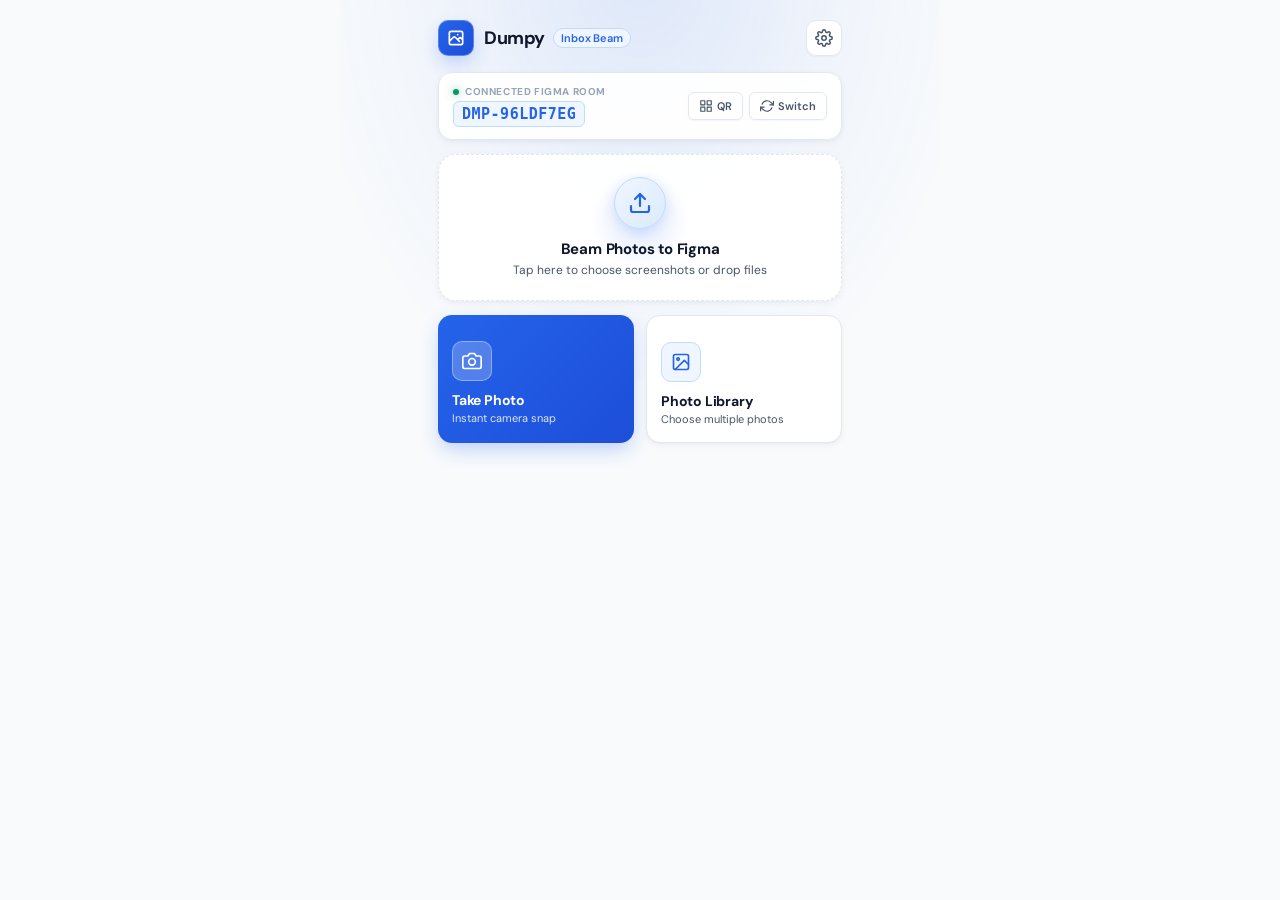
==== commit 020f1eaf: "fix(mobile): isolate file inputs and ensure Photo Library opens without triggering camera" ====
--- a/index.html
+++ b/index.html
@@ -6,7 +6,7 @@
   <meta name="apple-mobile-web-app-capable" content="yes">
   <meta name="apple-mobile-web-app-status-bar-style" content="default">
   <meta name="theme-color" content="#F8FAFC">
-  <title>Dumpy — Real-Time Mobile Screenshot Inbox</title>
+  <title>Dumpy — Mobile Screenshot Inbox</title>
   
   <!-- DM Sans Typography -->
   <link rel="preconnect" href="https://fonts.googleapis.com">
@@ -17,10 +17,11 @@
 </head>
 <body>
 
+  <!-- Subtle Ambient Glow Background -->
   <div class="app-background-glow"></div>
 
   <div class="app-wrapper">
-    <!-- Top App Header -->
+    <!-- Header -->
     <header class="app-header">
       <div class="brand-wrap">
         <div class="brand-icon">
@@ -30,7 +31,7 @@
         </div>
         <div class="brand-text-group">
           <span class="brand-title">Dumpy</span>
-          <span class="brand-badge">Mobile Uploader</span>
+          <span class="brand-badge">Inbox Beam</span>
         </div>
       </div>
 
@@ -49,7 +50,7 @@
       <div class="room-details">
         <div class="room-caption">
           <span class="live-dot"></span>
-          <span>Connected Room</span>
+          <span>Connected Figma Room</span>
         </div>
         <div class="room-code-badge" id="roomCodeDisplay" title="Tap to copy Room Code">
           <span class="room-code-text">DMP-.....</span>
@@ -79,12 +80,12 @@
       </div>
     </div>
 
-    <!-- Collapsible QR Code Card for pairing second phone -->
+    <!-- Collapsible Secondary Device QR Card -->
     <div class="qr-pairing-card" id="webQRCard" style="display: none;">
       <div class="qr-canvas-wrapper" id="webQrContainer"></div>
       <div class="qr-pairing-meta">
-        <div class="qr-pairing-title">Pair Another Device</div>
-        <p class="qr-pairing-desc">Scan with another phone camera to upload screenshots to this same Figma canvas.</p>
+        <div class="qr-pairing-title">Pair Another Phone</div>
+        <p class="qr-pairing-desc">Scan with another phone to beam screenshots directly into this same Figma workspace.</p>
         <button class="btn-copy-link" id="btnCopyWebLink">
           <svg class="icon" viewBox="0 0 24 24">
             <rect x="9" y="9" width="13" height="13" rx="2" ry="2"/>
@@ -95,9 +96,8 @@
       </div>
     </div>
 
-    <!-- Hero Interactive Dropzone & Status Card -->
+    <!-- Hero Interactive Dropzone Card (Opens Photo Library on Tap or Accepts Drops) -->
     <div class="upload-card" id="uploadCard" role="button" tabindex="0" title="Tap to select photos or drop files here">
-      <input type="file" id="fileInput" class="hidden-input" accept="image/*" multiple />
       <div class="upload-pulse-ring"></div>
       <div class="upload-icon-halo">
         <svg class="icon upload-arrow-icon" viewBox="0 0 24 24">
@@ -107,16 +107,14 @@
         </svg>
       </div>
       <div class="upload-instructions">
-        <div class="upload-title">Beam Screenshots to Figma</div>
-        <div class="upload-subtitle">Tap Camera or Gallery below to upload instantly</div>
-      </div>
-    </div>
-
-    <!-- Primary Quick Actions: Camera & Gallery Cards -->
+        <div class="upload-title">Beam Photos to Figma</div>
+        <div class="upload-subtitle">Tap here to choose screenshots or drop files</div>
+      </div>
+    </div>
+
+    <!-- Explicit Quick Action Buttons: Camera & Photo Library -->
     <div class="action-grid">
-      <input type="file" id="cameraInput" class="hidden-input" accept="image/*" capture="environment" />
-      
-      <!-- Take Photo Action Card -->
+      <!-- Take Photo Action Button -->
       <button class="action-card action-card-camera" id="btnCamera" type="button">
         <div class="action-card-glow"></div>
         <div class="action-card-icon-wrap">
@@ -131,7 +129,7 @@
         </div>
       </button>
 
-      <!-- Photo Library Action Card -->
+      <!-- Photo Library Action Button -->
       <button class="action-card action-card-gallery" id="btnGallery" type="button">
         <div class="action-card-glow"></div>
         <div class="action-card-icon-wrap">
@@ -143,7 +141,7 @@
         </div>
         <div class="action-card-text">
           <span class="action-card-title">Photo Library</span>
-          <span class="action-card-sub">Choose multiple screenshots</span>
+          <span class="action-card-sub">Choose multiple photos</span>
         </div>
       </button>
     </div>
@@ -156,6 +154,12 @@
       </div>
       <div class="queue-list" id="queueList"></div>
     </div>
+  </div>
+
+  <!-- Dedicated Isolated Hidden File Inputs (Zero Pointer Overlap) -->
+  <div style="display: none; visibility: hidden; position: fixed; pointer-events: none; width: 0; height: 0; overflow: hidden;" aria-hidden="true">
+    <input type="file" id="fileInput" accept="image/png,image/jpeg,image/jpg,image/webp,image/gif,image/heic,image/heif,image/*" multiple />
+    <input type="file" id="cameraInput" accept="image/*" capture="environment" />
   </div>
 
   <!-- Room Switching Modal -->
--- a/web/style.css
+++ b/web/style.css
@@ -1,6 +1,6 @@
 /* ==============================================================================
    DUMPY Mobile Web Uploader — Modern, Minimal & High-End Design System
-   Typography: DM Sans Exclusively | Light Mode Sapphire Theme
+   Typography: DM Sans Exclusively | Clean Sapphire Indigo Palette
    ============================================================================== */
 
 :root {
@@ -18,7 +18,7 @@
   --primary-gradient-glow: linear-gradient(135deg, rgba(37, 99, 235, 0.9) 0%, rgba(29, 78, 216, 0.9) 100%);
   --primary-light: #EFF6FF;
   --primary-border: #BFDBFE;
-  --primary-glow: rgba(37, 99, 235, 0.2);
+  --primary-glow: rgba(37, 99, 235, 0.18);
   
   /* Status Colors */
   --success: #059669;
@@ -99,6 +99,19 @@
   z-index: 1;
 }
 
+/* SVG Icon Base */
+.icon {
+  width: 20px;
+  height: 20px;
+  stroke: currentColor;
+  stroke-width: 2;
+  stroke-linecap: round;
+  stroke-linejoin: round;
+  fill: none;
+  display: inline-block;
+  vertical-align: middle;
+}
+
 /* Header */
 .app-header {
   display: flex;
@@ -128,9 +141,6 @@
 .brand-icon .icon {
   width: 20px;
   height: 20px;
-  stroke: currentColor;
-  stroke-width: 2;
-  fill: none;
 }
 
 .brand-text-group {
@@ -188,9 +198,6 @@
 .btn-icon .icon {
   width: 18px;
   height: 18px;
-  stroke: currentColor;
-  stroke-width: 2;
-  fill: none;
 }
 
 /* Room Status Banner */
@@ -268,9 +275,7 @@
   width: 13px;
   height: 13px;
   stroke: var(--primary);
-  stroke-width: 2;
-  fill: none;
-  opacity: 0.7;
+  opacity: 0.75;
 }
 
 .room-banner-actions {
@@ -305,12 +310,9 @@
 .btn-subtle-action .icon {
   width: 14px;
   height: 14px;
-  stroke: currentColor;
-  stroke-width: 2;
-  fill: none;
-}
-
-/* QR Code Pairing Card */
+}
+
+/* Secondary Device QR Code Card */
 .qr-pairing-card {
   background: var(--bg-card);
   border: 1px solid var(--border);
@@ -390,9 +392,6 @@
 .btn-copy-link .icon {
   width: 13px;
   height: 13px;
-  stroke: currentColor;
-  stroke-width: 2;
-  fill: none;
 }
 
 /* Hero Dropzone Card */
@@ -412,6 +411,7 @@
   cursor: pointer;
   transition: all 0.2s cubic-bezier(0.16, 1, 0.3, 1);
   overflow: hidden;
+  user-select: none;
 }
 
 .upload-card:hover {
@@ -422,7 +422,7 @@
 }
 
 .upload-card:active {
-  transform: scale(0.99);
+  transform: scale(0.985);
 }
 
 .upload-card.drag-over {
@@ -464,9 +464,7 @@
 .upload-arrow-icon {
   width: 24px;
   height: 24px;
-  stroke: currentColor;
   stroke-width: 2.2;
-  fill: none;
 }
 
 .upload-instructions {
@@ -490,22 +488,12 @@
   line-height: 1.35;
 }
 
-.hidden-input {
-  position: absolute;
-  top: 0;
-  left: 0;
-  width: 100%;
-  height: 100%;
-  opacity: 0;
-  cursor: pointer;
-  z-index: 2;
-}
-
-/* Primary Action Grid (Camera & Photo Library Cards) */
+/* Primary Action Grid (Camera & Photo Library Buttons) */
 .action-grid {
   display: grid;
   grid-template-columns: 1fr 1fr;
   gap: 12px;
+  position: relative;
 }
 
 .action-card {
@@ -521,6 +509,8 @@
   overflow: hidden;
   text-align: left;
   transition: all 0.2s cubic-bezier(0.16, 1, 0.3, 1);
+  user-select: none;
+  width: 100%;
 }
 
 .action-card:active {
@@ -595,9 +585,6 @@
 .action-card-icon-wrap .icon {
   width: 20px;
   height: 20px;
-  stroke: currentColor;
-  stroke-width: 2;
-  fill: none;
 }
 
 .action-card-text {
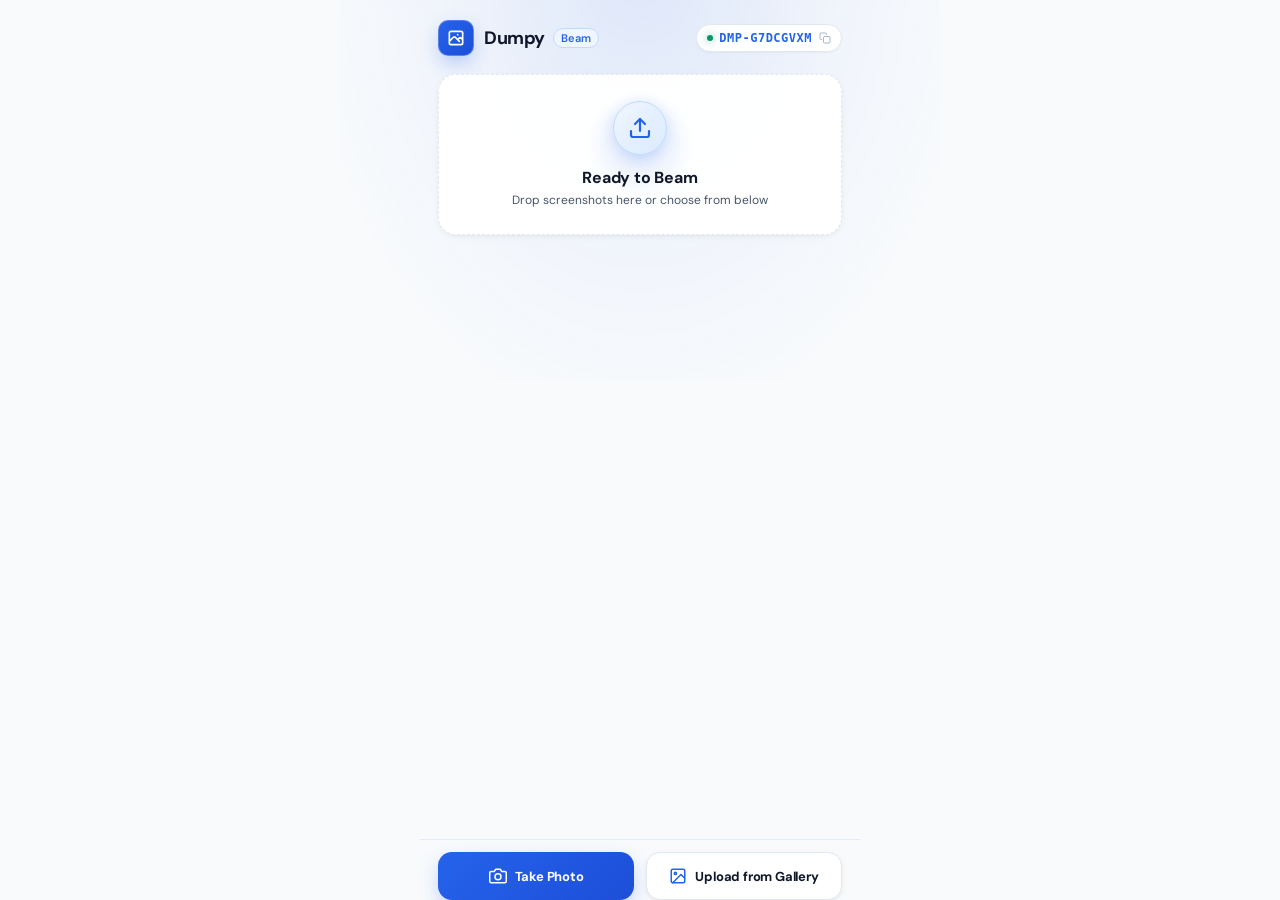
==== commit 6465da9a: "feat(mobile): bottom dual FAB buttons, minimal room pill & enhanced activity feed" ====
--- a/index.html
+++ b/index.html
@@ -21,7 +21,7 @@
   <div class="app-background-glow"></div>
 
   <div class="app-wrapper">
-    <!-- Header -->
+    <!-- Clean App Header with Room ID Badge -->
     <header class="app-header">
       <div class="brand-wrap">
         <div class="brand-icon">
@@ -31,187 +31,92 @@
         </div>
         <div class="brand-text-group">
           <span class="brand-title">Dumpy</span>
-          <span class="brand-badge">Inbox Beam</span>
+          <span class="brand-badge">Beam</span>
         </div>
       </div>
 
-      <div class="header-controls">
-        <button class="btn-icon" id="btnSettings" title="Supabase Credentials" aria-label="Settings">
-          <svg class="icon" viewBox="0 0 24 24">
-            <circle cx="12" cy="12" r="3"/>
-            <path d="M19.4 15a1.65 1.65 0 00.33 1.82l.06.06a2 2 0 010 2.83 2 2 0 01-2.83 0l-.06-.06a1.65 1.65 0 00-1.82-.33 1.65 1.65 0 00-1 1.51V21a2 2 0 01-2 2 2 2 0 01-2-2v-.09A1.65 1.65 0 009 19.4a1.65 1.65 0 00-1.82.33l-.06.06a2 2 0 01-2.83 0 2 2 0 010-2.83l.06-.06a1.65 1.65 0 00.33-1.82 1.65 1.65 0 00-1.51-1H3a2 2 0 01-2-2 2 2 0 012-2h.09A1.65 1.65 0 004.6 9a1.65 1.65 0 00-.33-1.82l-.06-.06a2 2 0 010-2.83 2 2 0 012.83 0l.06.06a1.65 1.65 0 001.82.33H9a1.65 1.65 0 001-1.51V3a2 2 0 012-2 2 2 0 012 2v.09a1.65 1.65 0 001 1.51 1.65 1.65 0 001.82-.33l.06-.06a2 2 0 012.83 0 2 2 0 010 2.83l-.06.06a1.65 1.65 0 00-.33 1.82V9a1.65 1.65 0 001.51 1H21a2 2 0 012 2 2 2 0 01-2 2h-.09a1.65 1.65 0 00-1.51 1z"/>
-          </svg>
-        </button>
+      <!-- Room ID Badge with Tap-to-Copy -->
+      <div class="room-pill" id="roomCodeDisplay" title="Tap to copy Room ID">
+        <span class="live-dot"></span>
+        <span class="room-code-text" id="roomCodeText">DMP-........</span>
+        <svg class="icon copy-icon" viewBox="0 0 24 24">
+          <rect x="9" y="9" width="13" height="13" rx="2" ry="2"/>
+          <path d="M5 15H4a2 2 0 01-2-2V4a2 2 0 012-2h9a2 2 0 012 2v1"/>
+        </svg>
       </div>
     </header>
 
-    <!-- Room Status Card -->
-    <div class="room-banner" id="roomBanner">
-      <div class="room-details">
-        <div class="room-caption">
-          <span class="live-dot"></span>
-          <span>Connected Figma Room</span>
-        </div>
-        <div class="room-code-badge" id="roomCodeDisplay" title="Tap to copy Room Code">
-          <span class="room-code-text">DMP-.....</span>
-          <svg class="icon copy-icon" viewBox="0 0 24 24">
-            <rect x="9" y="9" width="13" height="13" rx="2" ry="2"/>
-            <path d="M5 15H4a2 2 0 01-2-2V4a2 2 0 012-2h9a2 2 0 012 2v1"/>
+    <!-- Main Content Container (Padded above bottom floating FAB bar) -->
+    <main class="main-content">
+      <!-- Hero Interactive Dropzone Card -->
+      <div class="upload-dropzone" id="uploadCard" role="button" tabindex="0" title="Tap or drop screenshots to beam to Figma">
+        <div class="dropzone-pulse-halo"></div>
+        <div class="dropzone-icon-wrap">
+          <svg class="icon upload-arrow-icon" viewBox="0 0 24 24">
+            <path d="M21 15v4a2 2 0 01-2 2H5a2 2 0 01-2-2v-4"/>
+            <polyline points="17 8 12 3 7 8"/>
+            <line x1="12" y1="3" x2="12" y2="15"/>
           </svg>
         </div>
+        <div class="dropzone-text-group">
+          <div class="dropzone-title">Ready to Beam</div>
+          <div class="dropzone-subtitle">Drop screenshots here or choose from below</div>
+        </div>
       </div>
-      <div class="room-banner-actions">
-        <button class="btn-subtle-action" id="btnToggleQR" title="Show/Hide QR Code">
-          <svg class="icon" viewBox="0 0 24 24">
-            <rect x="3" y="3" width="7" height="7"/>
-            <rect x="14" y="3" width="7" height="7"/>
-            <rect x="14" y="14" width="7" height="7"/>
-            <rect x="3" y="14" width="7" height="7"/>
-          </svg>
-          <span>QR</span>
+
+      <!-- Live Upload Activity Feed -->
+      <section class="activity-section" id="queueSection" style="display: none;">
+        <div class="activity-header">
+          <div class="activity-title-group">
+            <span class="activity-title">Upload Activity</span>
+            <span class="activity-count-badge" id="queueCountBadge">0 files</span>
+          </div>
+          <button class="btn-clear-activity" id="btnClearQueue" title="Clear finished activity">
+            <svg class="icon" viewBox="0 0 24 24">
+              <polyline points="3 6 5 6 21 6"/>
+              <path d="M19 6v14a2 2 0 01-2 2H7a2 2 0 01-2-2V6m3 0V4a2 2 0 012-2h4a2 2 0 012 2v2"/>
+            </svg>
+            <span>Clear</span>
+          </button>
+        </div>
+
+        <div class="activity-list" id="queueList"></div>
+      </section>
+    </main>
+
+    <!-- Bottom Floating Action Bar (Dual FAB Buttons) -->
+    <footer class="bottom-fab-bar">
+      <div class="fab-grid">
+        <!-- Take Photo FAB -->
+        <button class="fab-btn fab-camera" id="btnCamera" type="button">
+          <div class="fab-icon-wrap">
+            <svg class="icon" viewBox="0 0 24 24">
+              <path d="M23 19a2 2 0 01-2 2H3a2 2 0 01-2-2V8a2 2 0 012-2h4l2-3h6l2 3h4a2 2 0 012 2z"/>
+              <circle cx="12" cy="13" r="4"/>
+            </svg>
+          </div>
+          <span class="fab-label">Take Photo</span>
         </button>
-        <button class="btn-subtle-action" id="btnChangeRoom" title="Switch Room Code">
-          <svg class="icon" viewBox="0 0 24 24">
-            <path d="M23 4v6h-6M1 20v-6h6"/>
-            <path d="M3.51 9a9 9 0 0114.85-3.36L23 10M1 14l4.64 4.36A9 9 0 0020.49 15"/>
-          </svg>
-          <span>Switch</span>
+
+        <!-- Upload from Gallery FAB -->
+        <button class="fab-btn fab-gallery" id="btnGallery" type="button">
+          <div class="fab-icon-wrap">
+            <svg class="icon" viewBox="0 0 24 24">
+              <rect x="3" y="3" width="18" height="18" rx="2" ry="2"/>
+              <circle cx="8.5" cy="8.5" r="1.5"/>
+              <polyline points="21 15 16 10 5 21"/>
+            </svg>
+          </div>
+          <span class="fab-label">Upload from Gallery</span>
         </button>
       </div>
-    </div>
-
-    <!-- Collapsible Secondary Device QR Card -->
-    <div class="qr-pairing-card" id="webQRCard" style="display: none;">
-      <div class="qr-canvas-wrapper" id="webQrContainer"></div>
-      <div class="qr-pairing-meta">
-        <div class="qr-pairing-title">Pair Another Phone</div>
-        <p class="qr-pairing-desc">Scan with another phone to beam screenshots directly into this same Figma workspace.</p>
-        <button class="btn-copy-link" id="btnCopyWebLink">
-          <svg class="icon" viewBox="0 0 24 24">
-            <rect x="9" y="9" width="13" height="13" rx="2" ry="2"/>
-            <path d="M5 15H4a2 2 0 01-2-2V4a2 2 0 012-2h9a2 2 0 012 2v1"/>
-          </svg>
-          <span>Copy Pairing Link</span>
-        </button>
-      </div>
-    </div>
-
-    <!-- Hero Interactive Dropzone Card (Opens Photo Library on Tap or Accepts Drops) -->
-    <div class="upload-card" id="uploadCard" role="button" tabindex="0" title="Tap to select photos or drop files here">
-      <div class="upload-pulse-ring"></div>
-      <div class="upload-icon-halo">
-        <svg class="icon upload-arrow-icon" viewBox="0 0 24 24">
-          <path d="M21 15v4a2 2 0 01-2 2H5a2 2 0 01-2-2v-4"/>
-          <polyline points="17 8 12 3 7 8"/>
-          <line x1="12" y1="3" x2="12" y2="15"/>
-        </svg>
-      </div>
-      <div class="upload-instructions">
-        <div class="upload-title">Beam Photos to Figma</div>
-        <div class="upload-subtitle">Tap here to choose screenshots or drop files</div>
-      </div>
-    </div>
-
-    <!-- Explicit Quick Action Buttons: Camera & Photo Library -->
-    <div class="action-grid">
-      <!-- Take Photo Action Button -->
-      <button class="action-card action-card-camera" id="btnCamera" type="button">
-        <div class="action-card-glow"></div>
-        <div class="action-card-icon-wrap">
-          <svg class="icon" viewBox="0 0 24 24">
-            <path d="M23 19a2 2 0 01-2 2H3a2 2 0 01-2-2V8a2 2 0 012-2h4l2-3h6l2 3h4a2 2 0 012 2z"/>
-            <circle cx="12" cy="13" r="4"/>
-          </svg>
-        </div>
-        <div class="action-card-text">
-          <span class="action-card-title">Take Photo</span>
-          <span class="action-card-sub">Instant camera snap</span>
-        </div>
-      </button>
-
-      <!-- Photo Library Action Button -->
-      <button class="action-card action-card-gallery" id="btnGallery" type="button">
-        <div class="action-card-glow"></div>
-        <div class="action-card-icon-wrap">
-          <svg class="icon" viewBox="0 0 24 24">
-            <rect x="3" y="3" width="18" height="18" rx="2" ry="2"/>
-            <circle cx="8.5" cy="8.5" r="1.5"/>
-            <polyline points="21 15 16 10 5 21"/>
-          </svg>
-        </div>
-        <div class="action-card-text">
-          <span class="action-card-title">Photo Library</span>
-          <span class="action-card-sub">Choose multiple photos</span>
-        </div>
-      </button>
-    </div>
-
-    <!-- Live Upload Queue Section -->
-    <div class="queue-container" id="queueSection" style="display: none;">
-      <div class="queue-header">
-        <span class="queue-title">Upload Activity</span>
-        <span class="queue-count" id="queueCountBadge">0 files</span>
-      </div>
-      <div class="queue-list" id="queueList"></div>
-    </div>
+    </footer>
   </div>
 
-  <!-- Dedicated Isolated Hidden File Inputs (Zero Pointer Overlap) -->
+  <!-- Dedicated Off-DOM Hidden File Inputs -->
   <div style="display: none; visibility: hidden; position: fixed; pointer-events: none; width: 0; height: 0; overflow: hidden;" aria-hidden="true">
     <input type="file" id="fileInput" accept="image/png,image/jpeg,image/jpg,image/webp,image/gif,image/heic,image/heif,image/*" multiple />
     <input type="file" id="cameraInput" accept="image/*" capture="environment" />
-  </div>
-
-  <!-- Room Switching Modal -->
-  <div class="modal-overlay" id="roomModal">
-    <div class="modal-content">
-      <div class="modal-header">
-        <div class="modal-title">Switch Pairing Room</div>
-        <button class="btn-icon" id="btnCloseRoomModal">
-          <svg class="icon" viewBox="0 0 24 24">
-            <line x1="18" y1="6" x2="6" y2="18"/>
-            <line x1="6" y1="6" x2="18" y2="18"/>
-          </svg>
-        </button>
-      </div>
-      <div class="modal-body">
-        <div class="form-group">
-          <label class="form-label" for="inputRoomCode">Room Code (e.g. DMP-7K9X2M4P)</label>
-          <input type="text" class="form-input" id="inputRoomCode" placeholder="Enter Room Code" />
-        </div>
-      </div>
-      <div class="modal-footer">
-        <button class="btn-submit" id="btnSaveRoom">Connect Room</button>
-      </div>
-    </div>
-  </div>
-
-  <!-- Settings Modal -->
-  <div class="modal-overlay" id="settingsModal">
-    <div class="modal-content">
-      <div class="modal-header">
-        <div class="modal-title">Supabase Configuration</div>
-        <button class="btn-icon" id="btnCloseSettings">
-          <svg class="icon" viewBox="0 0 24 24">
-            <line x1="18" y1="6" x2="6" y2="18"/>
-            <line x1="6" y1="6" x2="18" y2="18"/>
-          </svg>
-        </button>
-      </div>
-      <div class="modal-body">
-        <div class="form-group">
-          <label class="form-label" for="inputSupabaseUrl">Supabase Project URL</label>
-          <input type="text" class="form-input" id="inputSupabaseUrl" placeholder="https://nivrnksfmkskmjdjzvzb.supabase.co" />
-        </div>
-        <div class="form-group">
-          <label class="form-label" for="inputSupabaseKey">Supabase Anon Key</label>
-          <input type="password" class="form-input" id="inputSupabaseKey" placeholder="eyJhbGciOiJIUzI1NiIsInR5cCI6..." />
-        </div>
-      </div>
-      <div class="modal-footer">
-        <button class="btn-submit" id="btnSaveSettings">Save Settings</button>
-      </div>
-    </div>
   </div>
 
   <!-- Toast Notification -->
@@ -220,7 +125,7 @@
       <path d="M22 11.08V12a10 10 0 1 1-5.93-9.14"/>
       <polyline points="22 4 12 14.01 9 11.01"/>
     </svg>
-    <span id="toastText">Uploaded successfully</span>
+    <span id="toastText">Delivered to Figma</span>
   </div>
 
   <script src="/web/config.js"></script>
--- a/web/style.css
+++ b/web/style.css
@@ -15,7 +15,6 @@
   --primary: #2563EB;
   --primary-hover: #1D4ED8;
   --primary-gradient: linear-gradient(135deg, #2563EB 0%, #1D4ED8 100%);
-  --primary-gradient-glow: linear-gradient(135deg, rgba(37, 99, 235, 0.9) 0%, rgba(29, 78, 216, 0.9) 100%);
   --primary-light: #EFF6FF;
   --primary-border: #BFDBFE;
   --primary-glow: rgba(37, 99, 235, 0.18);
@@ -42,13 +41,15 @@
   --radius-md: 14px;
   --radius-lg: 18px;
   --radius-xl: 24px;
+  --radius-full: 9999px;
   
   /* Shadows */
   --shadow-xs: 0 1px 2px rgba(15, 23, 42, 0.04);
   --shadow-sm: 0 2px 6px rgba(15, 23, 42, 0.05), 0 1px 2px rgba(15, 23, 42, 0.03);
   --shadow-md: 0 10px 25px -4px rgba(15, 23, 42, 0.07), 0 4px 10px -2px rgba(15, 23, 42, 0.03);
-  --shadow-primary: 0 8px 20px -3px rgba(37, 99, 235, 0.3);
-  --shadow-glow: 0 0 24px rgba(37, 99, 235, 0.18);
+  --shadow-lg: 0 20px 35px -6px rgba(15, 23, 42, 0.12), 0 8px 16px -4px rgba(15, 23, 42, 0.06);
+  --shadow-primary: 0 8px 20px -3px rgba(37, 99, 235, 0.35);
+  --shadow-fab: 0 12px 30px -4px rgba(15, 23, 42, 0.15), 0 4px 12px -2px rgba(15, 23, 42, 0.08);
 }
 
 * {
@@ -93,8 +94,8 @@
   min-height: 100vh;
   display: flex;
   flex-direction: column;
-  padding: 16px 18px env(safe-area-inset-bottom, 24px) 18px;
-  gap: 14px;
+  padding: 16px 18px 110px 18px; /* Extra bottom padding so content scrolls above FAB bar */
+  gap: 16px;
   position: relative;
   z-index: 1;
 }
@@ -167,69 +168,28 @@
   letter-spacing: -0.1px;
 }
 
-.header-controls {
-  display: flex;
-  align-items: center;
-  gap: 8px;
-}
-
-.btn-icon {
-  background: var(--bg-card);
+/* Room Status Pill in Header */
+.room-pill {
+  display: inline-flex;
+  align-items: center;
+  gap: 6px;
+  background: rgba(255, 255, 255, 0.95);
+  backdrop-filter: blur(10px);
   border: 1px solid var(--border);
-  color: var(--text-secondary);
-  width: 36px;
-  height: 36px;
-  border-radius: var(--radius-sm);
-  display: flex;
-  align-items: center;
-  justify-content: center;
+  padding: 6px 10px;
+  border-radius: var(--radius-full);
+  box-shadow: var(--shadow-xs);
   cursor: pointer;
-  box-shadow: var(--shadow-xs);
   transition: all 0.15s ease;
-}
-.btn-icon:hover {
-  color: var(--text-main);
+  user-select: none;
+}
+.room-pill:hover {
+  background: #FFFFFF;
   border-color: #CBD5E1;
-  background: var(--bg-card-hover);
-}
-.btn-icon:active {
-  transform: scale(0.95);
-}
-.btn-icon .icon {
-  width: 18px;
-  height: 18px;
-}
-
-/* Room Status Banner */
-.room-banner {
-  background: rgba(255, 255, 255, 0.92);
-  backdrop-filter: blur(12px);
-  border: 1px solid var(--border);
-  border-radius: var(--radius-md);
-  padding: 12px 14px;
-  display: flex;
-  align-items: center;
-  justify-content: space-between;
-  gap: 12px;
   box-shadow: var(--shadow-sm);
 }
-
-.room-details {
-  display: flex;
-  flex-direction: column;
-  gap: 3px;
-  min-width: 0;
-}
-
-.room-caption {
-  font-size: 10px;
-  font-weight: 700;
-  text-transform: uppercase;
-  letter-spacing: 0.6px;
-  color: var(--text-muted);
-  display: flex;
-  align-items: center;
-  gap: 6px;
+.room-pill:active {
+  transform: scale(0.96);
 }
 
 .live-dot {
@@ -247,165 +207,42 @@
   100% { opacity: 1; transform: scale(1); }
 }
 
-.room-code-badge {
-  display: inline-flex;
-  align-items: center;
-  gap: 6px;
+.room-code-text {
   font-family: monospace;
-  font-size: 15px;
+  font-size: 12px;
   font-weight: 700;
   color: var(--primary);
-  background: var(--primary-light);
-  padding: 3px 8px;
-  border-radius: var(--radius-xs);
-  border: 1px solid var(--primary-border);
-  width: fit-content;
-  cursor: pointer;
-  transition: all 0.15s ease;
   letter-spacing: 0.5px;
 }
-.room-code-badge:hover {
-  background: #DBEAFE;
-}
-.room-code-badge:active {
-  transform: scale(0.96);
-}
 
 .copy-icon {
-  width: 13px;
-  height: 13px;
-  stroke: var(--primary);
-  opacity: 0.75;
-}
-
-.room-banner-actions {
-  display: flex;
-  align-items: center;
-  gap: 6px;
-}
-
-.btn-subtle-action {
-  background: var(--bg-card);
-  border: 1px solid var(--border);
-  color: var(--text-secondary);
-  padding: 6px 10px;
-  border-radius: var(--radius-xs);
-  font-size: 11px;
-  font-weight: 600;
-  cursor: pointer;
-  display: inline-flex;
-  align-items: center;
-  gap: 4px;
-  transition: all 0.15s ease;
-  box-shadow: var(--shadow-xs);
-}
-.btn-subtle-action:hover {
-  background: var(--bg-card-hover);
-  color: var(--text-main);
-  border-color: #CBD5E1;
-}
-.btn-subtle-action:active {
-  transform: scale(0.95);
-}
-.btn-subtle-action .icon {
-  width: 14px;
-  height: 14px;
-}
-
-/* Secondary Device QR Code Card */
-.qr-pairing-card {
-  background: var(--bg-card);
-  border: 1px solid var(--border);
-  border-radius: var(--radius-md);
-  padding: 14px;
-  display: flex;
-  align-items: center;
-  gap: 14px;
-  box-shadow: var(--shadow-sm);
-  animation: slideDown 0.2s ease;
-}
-
-@keyframes slideDown {
-  from { opacity: 0; transform: translateY(-6px); }
-  to { opacity: 1; transform: translateY(0); }
-}
-
-.qr-canvas-wrapper {
-  width: 96px;
-  height: 96px;
-  background: #FFFFFF;
-  border: 1px solid var(--border);
-  border-radius: var(--radius-sm);
-  padding: 4px;
-  display: flex;
-  align-items: center;
-  justify-content: center;
-  flex-shrink: 0;
-  box-shadow: var(--shadow-xs);
-}
-.qr-canvas-wrapper svg, .qr-canvas-wrapper img {
-  width: 100% !important;
-  height: 100% !important;
-  display: block;
-  object-fit: contain;
-}
-
-.qr-pairing-meta {
-  display: flex;
-  flex-direction: column;
-  gap: 5px;
+  width: 12px;
+  height: 12px;
+  stroke: var(--text-muted);
+  opacity: 0.8;
+  margin-left: 1px;
+}
+
+/* Main Content Area */
+.main-content {
+  display: flex;
+  flex-direction: column;
+  gap: 16px;
   flex: 1;
-  min-width: 0;
-}
-
-.qr-pairing-title {
-  font-size: 13px;
-  font-weight: 700;
-  color: var(--text-main);
-}
-
-.qr-pairing-desc {
-  font-size: 11px;
-  color: var(--text-secondary);
-  line-height: 1.35;
-}
-
-.btn-copy-link {
-  background: var(--primary-light);
-  border: 1px solid var(--primary-border);
-  color: var(--primary);
-  padding: 5px 9px;
-  border-radius: var(--radius-xs);
-  font-size: 11px;
-  font-weight: 600;
-  cursor: pointer;
-  display: inline-flex;
-  align-items: center;
-  gap: 4px;
-  width: fit-content;
-  margin-top: 3px;
-  transition: all 0.15s ease;
-}
-.btn-copy-link:hover {
-  background: #DBEAFE;
-}
-.btn-copy-link .icon {
-  width: 13px;
-  height: 13px;
 }
 
 /* Hero Dropzone Card */
-.upload-card {
+.upload-dropzone {
   background: rgba(255, 255, 255, 0.95);
   backdrop-filter: blur(12px);
   border: 1.5px dashed var(--border);
   border-radius: var(--radius-lg);
-  padding: 22px 18px;
+  padding: 26px 18px;
   display: flex;
   flex-direction: column;
   align-items: center;
   text-align: center;
-  gap: 10px;
+  gap: 12px;
   position: relative;
   box-shadow: var(--shadow-sm);
   cursor: pointer;
@@ -414,18 +251,18 @@
   user-select: none;
 }
 
-.upload-card:hover {
+.upload-dropzone:hover {
   border-color: var(--primary);
   background: #FFFFFF;
   box-shadow: var(--shadow-md);
   transform: translateY(-1px);
 }
 
-.upload-card:active {
+.upload-dropzone:active {
   transform: scale(0.985);
 }
 
-.upload-card.drag-over {
+.upload-dropzone.drag-over {
   border-color: var(--primary);
   border-style: solid;
   background: var(--primary-light);
@@ -433,10 +270,10 @@
   box-shadow: var(--shadow-primary);
 }
 
-.upload-pulse-ring {
+.dropzone-pulse-halo {
   position: absolute;
-  width: 100px;
-  height: 100px;
+  width: 110px;
+  height: 110px;
   border-radius: 50%;
   background: radial-gradient(circle, rgba(37, 99, 235, 0.15) 0%, transparent 70%);
   pointer-events: none;
@@ -445,9 +282,9 @@
   transform: translateX(-50%);
 }
 
-.upload-icon-halo {
-  width: 52px;
-  height: 52px;
+.dropzone-icon-wrap {
+  width: 54px;
+  height: 54px;
   border-radius: 50%;
   background: linear-gradient(135deg, #EFF6FF, #DBEAFE);
   border: 1px solid var(--primary-border);
@@ -455,7 +292,7 @@
   align-items: center;
   justify-content: center;
   color: var(--primary);
-  box-shadow: 0 4px 12px rgba(37, 99, 235, 0.15);
+  box-shadow: 0 4px 14px rgba(37, 99, 235, 0.18);
   transition: transform 0.2s ease;
   position: relative;
   z-index: 1;
@@ -467,182 +304,100 @@
   stroke-width: 2.2;
 }
 
-.upload-instructions {
-  display: flex;
-  flex-direction: column;
-  gap: 3px;
+.dropzone-text-group {
+  display: flex;
+  flex-direction: column;
+  gap: 4px;
   position: relative;
   z-index: 1;
 }
 
-.upload-title {
-  font-size: 15px;
+.dropzone-title {
+  font-size: 16px;
   font-weight: 700;
   color: var(--text-main);
   letter-spacing: -0.2px;
 }
 
-.upload-subtitle {
+.dropzone-subtitle {
   font-size: 12px;
   color: var(--text-secondary);
   line-height: 1.35;
 }
 
-/* Primary Action Grid (Camera & Photo Library Buttons) */
-.action-grid {
-  display: grid;
-  grid-template-columns: 1fr 1fr;
-  gap: 12px;
-  position: relative;
-}
-
-.action-card {
-  border: none;
-  border-radius: var(--radius-md);
-  padding: 16px 14px;
-  display: flex;
-  flex-direction: column;
-  align-items: flex-start;
+/* Live Upload Activity Section */
+.activity-section {
+  display: flex;
+  flex-direction: column;
   gap: 10px;
-  cursor: pointer;
-  position: relative;
-  overflow: hidden;
-  text-align: left;
-  transition: all 0.2s cubic-bezier(0.16, 1, 0.3, 1);
-  user-select: none;
-  width: 100%;
-}
-
-.action-card:active {
-  transform: scale(0.96);
-}
-
-/* Camera Card — Sapphire Gradient */
-.action-card-camera {
-  background: var(--primary-gradient);
-  color: #FFFFFF;
-  box-shadow: var(--shadow-primary);
-}
-
-.action-card-camera:hover {
-  filter: brightness(1.06);
-  transform: translateY(-2px);
-  box-shadow: 0 10px 24px rgba(37, 99, 235, 0.35);
-}
-
-.action-card-camera .action-card-icon-wrap {
-  background: rgba(255, 255, 255, 0.22);
-  color: #FFFFFF;
-  border: 1px solid rgba(255, 255, 255, 0.35);
-}
-
-.action-card-camera .action-card-title {
-  color: #FFFFFF;
-}
-
-.action-card-camera .action-card-sub {
-  color: rgba(255, 255, 255, 0.85);
-}
-
-/* Gallery Card — Crisp Surface with Sapphire Accent */
-.action-card-gallery {
-  background: #FFFFFF;
-  border: 1px solid var(--border);
-  color: var(--text-main);
-  box-shadow: var(--shadow-sm);
-}
-
-.action-card-gallery:hover {
-  border-color: var(--primary-border);
-  background: var(--primary-light);
-  transform: translateY(-2px);
-  box-shadow: var(--shadow-md);
-}
-
-.action-card-gallery .action-card-icon-wrap {
-  background: var(--primary-light);
-  color: var(--primary);
-  border: 1px solid var(--primary-border);
-}
-
-.action-card-gallery .action-card-title {
-  color: var(--text-main);
-}
-
-.action-card-gallery .action-card-sub {
-  color: var(--text-secondary);
-}
-
-.action-card-icon-wrap {
-  width: 40px;
-  height: 40px;
-  border-radius: var(--radius-sm);
-  display: flex;
-  align-items: center;
-  justify-content: center;
-  transition: transform 0.2s ease;
-}
-.action-card-icon-wrap .icon {
-  width: 20px;
-  height: 20px;
-}
-
-.action-card-text {
-  display: flex;
-  flex-direction: column;
-  gap: 2px;
-}
-
-.action-card-title {
-  font-size: 14px;
-  font-weight: 700;
-  letter-spacing: -0.2px;
-}
-
-.action-card-sub {
-  font-size: 11px;
-  line-height: 1.3;
-}
-
-/* Live Upload Queue Section */
-.queue-container {
-  display: flex;
-  flex-direction: column;
-  gap: 8px;
-  margin-top: 4px;
-}
-
-.queue-header {
+  animation: fadeIn 0.25s ease;
+}
+
+@keyframes fadeIn {
+  from { opacity: 0; transform: translateY(6px); }
+  to { opacity: 1; transform: translateY(0); }
+}
+
+.activity-header {
   display: flex;
   align-items: center;
   justify-content: space-between;
   padding: 0 2px;
 }
 
-.queue-title {
-  font-size: 13px;
+.activity-title-group {
+  display: flex;
+  align-items: center;
+  gap: 8px;
+}
+
+.activity-title {
+  font-size: 14px;
   font-weight: 700;
   color: var(--text-main);
   letter-spacing: -0.2px;
 }
 
-.queue-count {
+.activity-count-badge {
   font-size: 11px;
   font-weight: 600;
+  color: var(--primary);
+  background: var(--primary-light);
+  border: 1px solid var(--primary-border);
+  padding: 2px 8px;
+  border-radius: var(--radius-full);
+}
+
+.btn-clear-activity {
+  background: transparent;
+  border: none;
   color: var(--text-muted);
-  background: var(--bg-card);
-  border: 1px solid var(--border);
-  padding: 2px 7px;
-  border-radius: 10px;
-}
-
-.queue-list {
+  font-size: 11px;
+  font-weight: 600;
+  cursor: pointer;
+  display: inline-flex;
+  align-items: center;
+  gap: 4px;
+  padding: 4px 6px;
+  border-radius: var(--radius-xs);
+  transition: all 0.15s ease;
+}
+.btn-clear-activity:hover {
+  color: var(--danger);
+  background: #FEF2F2;
+}
+.btn-clear-activity .icon {
+  width: 13px;
+  height: 13px;
+}
+
+.activity-list {
   display: flex;
   flex-direction: column;
   gap: 8px;
 }
 
-/* Queue Card */
+/* Activity Card */
 .queue-card {
   background: #FFFFFF;
   border: 1px solid var(--border);
@@ -652,14 +407,14 @@
   align-items: center;
   gap: 12px;
   box-shadow: var(--shadow-xs);
-  animation: cardFadeIn 0.25s ease;
+  animation: cardSlide 0.25s cubic-bezier(0.16, 1, 0.3, 1);
   position: relative;
   overflow: hidden;
 }
 
-@keyframes cardFadeIn {
-  from { opacity: 0; transform: translateY(8px); }
-  to { opacity: 1; transform: translateY(0); }
+@keyframes cardSlide {
+  from { opacity: 0; transform: translateY(8px) scale(0.98); }
+  to { opacity: 1; transform: translateY(0) scale(1); }
 }
 
 .queue-thumb {
@@ -691,7 +446,7 @@
 
 .queue-meta {
   font-size: 10px;
-  color: var(--text-secondary);
+  color: var(--text-muted);
   display: flex;
   align-items: center;
   gap: 4px;
@@ -745,128 +500,104 @@
   border: 1px solid #FECACA;
 }
 
-/* Modals */
-.modal-overlay {
+/* Bottom Floating Action Bar (FABs) */
+.bottom-fab-bar {
   position: fixed;
-  inset: 0;
-  background: rgba(15, 23, 42, 0.45);
-  backdrop-filter: blur(8px);
-  display: none;
+  bottom: 0;
+  left: 50%;
+  transform: translateX(-50%);
+  width: 100%;
+  max-width: 440px;
+  padding: 12px 18px env(safe-area-inset-bottom, 16px) 18px;
+  background: rgba(248, 250, 252, 0.88);
+  backdrop-filter: blur(20px);
+  -webkit-backdrop-filter: blur(20px);
+  border-top: 1px solid rgba(226, 232, 240, 0.8);
+  z-index: 50;
+}
+
+.fab-grid {
+  display: grid;
+  grid-template-columns: 1fr 1fr;
+  gap: 12px;
+}
+
+.fab-btn {
+  border: none;
+  border-radius: var(--radius-md);
+  padding: 14px 12px;
+  display: flex;
   align-items: center;
   justify-content: center;
-  z-index: 100;
-  padding: 16px;
-}
-.modal-overlay.open {
-  display: flex;
-}
-
-.modal-content {
-  background: var(--bg-card);
-  border: 1px solid var(--border);
-  border-radius: var(--radius-lg);
-  width: 100%;
-  max-width: 360px;
-  box-shadow: var(--shadow-md);
-  display: flex;
-  flex-direction: column;
+  gap: 8px;
+  cursor: pointer;
+  position: relative;
   overflow: hidden;
-  animation: modalPop 0.2s cubic-bezier(0.16, 1, 0.3, 1);
-}
-
-@keyframes modalPop {
-  from { opacity: 0; transform: scale(0.95); }
-  to { opacity: 1; transform: scale(1); }
-}
-
-.modal-header {
-  display: flex;
-  align-items: center;
-  justify-content: space-between;
-  padding: 14px 18px;
-  border-bottom: 1px solid var(--border);
-}
-
-.modal-title {
-  font-size: 14px;
+  user-select: none;
+  transition: all 0.2s cubic-bezier(0.16, 1, 0.3, 1);
+  font-size: 13px;
   font-weight: 700;
-  color: var(--text-main);
-}
-
-.modal-body {
-  padding: 18px;
-  display: flex;
-  flex-direction: column;
-  gap: 14px;
-}
-
-.form-group {
-  display: flex;
-  flex-direction: column;
-  gap: 6px;
-}
-
-.form-label {
-  font-size: 11px;
-  font-weight: 600;
-  color: var(--text-secondary);
-}
-
-.form-input {
-  width: 100%;
-  background: var(--bg-subtle);
+  letter-spacing: -0.2px;
+}
+
+.fab-btn:active {
+  transform: scale(0.96);
+}
+
+.fab-icon-wrap {
+  display: flex;
+  align-items: center;
+  justify-content: center;
+  flex-shrink: 0;
+}
+.fab-icon-wrap .icon {
+  width: 18px;
+  height: 18px;
+}
+
+/* Take Photo FAB — Sapphire Gradient */
+.fab-camera {
+  background: var(--primary-gradient);
+  color: #FFFFFF;
+  box-shadow: var(--shadow-primary);
+}
+
+.fab-camera:hover {
+  filter: brightness(1.06);
+  transform: translateY(-2px);
+  box-shadow: 0 10px 24px rgba(37, 99, 235, 0.4);
+}
+
+/* Upload from Gallery FAB — Crisp Elevated Surface */
+.fab-gallery {
+  background: #FFFFFF;
   border: 1px solid var(--border);
   color: var(--text-main);
-  padding: 9px 12px;
-  border-radius: var(--radius-xs);
-  font-size: 13px;
-  outline: none;
-  transition: all 0.15s ease;
-}
-.form-input:focus {
-  border-color: var(--border-focus);
-  background: #FFFFFF;
-  box-shadow: 0 0 0 3px var(--primary-light);
-}
-
-.modal-footer {
-  padding: 12px 18px;
-  background: var(--bg-canvas);
-  border-top: 1px solid var(--border);
-  display: flex;
-  justify-content: flex-end;
-  gap: 8px;
-}
-
-.btn-submit {
-  background: var(--primary);
-  border: none;
-  color: #FFFFFF;
-  padding: 8px 16px;
-  border-radius: var(--radius-xs);
-  font-size: 12px;
-  font-weight: 600;
-  cursor: pointer;
-  box-shadow: var(--shadow-xs);
-  transition: all 0.15s ease;
-}
-.btn-submit:hover {
-  background: var(--primary-hover);
-}
-.btn-submit:active {
-  transform: scale(0.97);
+  box-shadow: var(--shadow-sm);
+}
+
+.fab-gallery:hover {
+  border-color: var(--primary-border);
+  background: var(--primary-light);
+  color: var(--primary);
+  transform: translateY(-2px);
+  box-shadow: var(--shadow-md);
+}
+
+.fab-gallery .icon {
+  color: var(--primary);
 }
 
 /* Toast Bar */
 .toast-bar {
   position: fixed;
-  bottom: 24px;
+  bottom: 84px; /* Positioned above FAB bar */
   left: 50%;
   transform: translateX(-50%) translateY(20px);
   background: rgba(15, 23, 42, 0.94);
   backdrop-filter: blur(8px);
   color: #FFFFFF;
-  padding: 9px 16px;
+  padding: 8px 16px;
   border-radius: 24px;
   font-size: 12px;
   font-weight: 600;
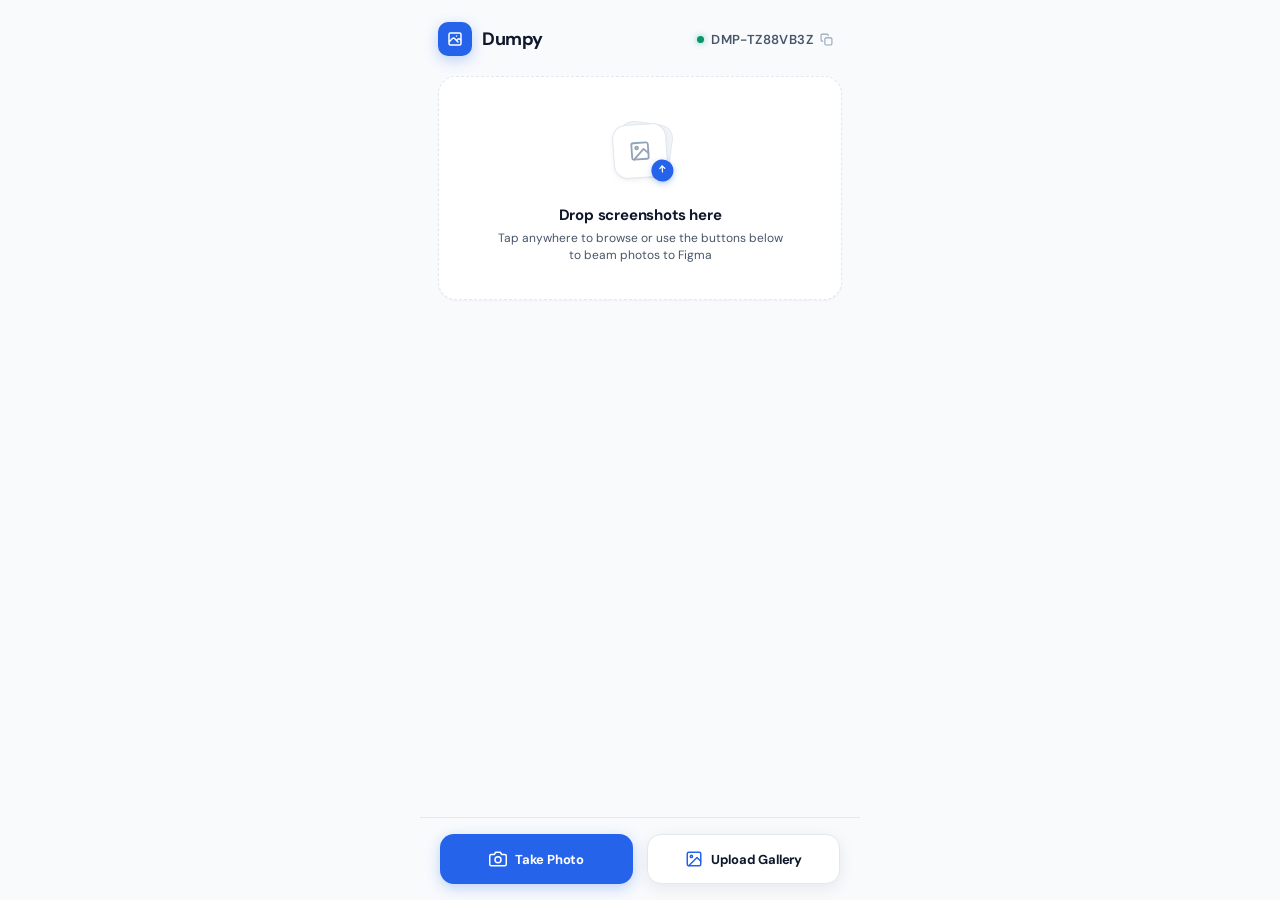
==== commit 5eaceccc: "feat(mobile): solid styling, creative empty state & universal image mime support" ====
--- a/index.html
+++ b/index.html
@@ -17,11 +17,8 @@
 </head>
 <body>
 
-  <!-- Subtle Ambient Glow Background -->
-  <div class="app-background-glow"></div>
-
   <div class="app-wrapper">
-    <!-- Clean App Header with Room ID Badge -->
+    <!-- Header: Brand Logo + Clean Room Code (No "Room" or "ID" text) -->
     <header class="app-header">
       <div class="brand-wrap">
         <div class="brand-icon">
@@ -29,16 +26,13 @@
             <path d="M4 16l4.586-4.586a2 2 0 012.828 0L16 16m-2-2l1.586-1.586a2 2 0 012.828 0L20 14m-6-6h.01M6 20h12a2 2 0 002-2V6a2 2 0 00-2-2H6a2 2 0 00-2 2v12a2 2 0 002 2z"/>
           </svg>
         </div>
-        <div class="brand-text-group">
-          <span class="brand-title">Dumpy</span>
-          <span class="brand-badge">Beam</span>
-        </div>
+        <span class="brand-title">Dumpy</span>
       </div>
 
-      <!-- Room ID Badge with Tap-to-Copy -->
-      <div class="room-pill" id="roomCodeDisplay" title="Tap to copy Room ID">
+      <!-- Clean Room Code Badge (Just the code with live dot & copy icon) -->
+      <div class="room-code-tag" id="roomCodeDisplay" title="Tap to copy pairing code" role="button" tabindex="0">
         <span class="live-dot"></span>
-        <span class="room-code-text" id="roomCodeText">DMP-........</span>
+        <span class="room-code-val" id="roomCodeText">DMP-........</span>
         <svg class="icon copy-icon" viewBox="0 0 24 24">
           <rect x="9" y="9" width="13" height="13" rx="2" ry="2"/>
           <path d="M5 15H4a2 2 0 01-2-2V4a2 2 0 012-2h9a2 2 0 012 2v1"/>
@@ -46,21 +40,34 @@
       </div>
     </header>
 
-    <!-- Main Content Container (Padded above bottom floating FAB bar) -->
+    <!-- Main Content Area -->
     <main class="main-content">
-      <!-- Hero Interactive Dropzone Card -->
-      <div class="upload-dropzone" id="uploadCard" role="button" tabindex="0" title="Tap or drop screenshots to beam to Figma">
-        <div class="dropzone-pulse-halo"></div>
-        <div class="dropzone-icon-wrap">
-          <svg class="icon upload-arrow-icon" viewBox="0 0 24 24">
-            <path d="M21 15v4a2 2 0 01-2 2H5a2 2 0 01-2-2v-4"/>
-            <polyline points="17 8 12 3 7 8"/>
-            <line x1="12" y1="3" x2="12" y2="15"/>
-          </svg>
+      <!-- Creative Minimal Empty State / Interactive Drop Area -->
+      <div class="empty-dropzone" id="uploadCard" role="button" tabindex="0" title="Tap to select photos or drop files">
+        <div class="creative-art">
+          <div class="art-card art-card-back">
+            <div class="art-line art-line-1"></div>
+            <div class="art-line art-line-2"></div>
+          </div>
+          <div class="art-card art-card-front">
+            <div class="art-image-icon">
+              <svg class="icon" viewBox="0 0 24 24">
+                <rect x="3" y="3" width="18" height="18" rx="2" ry="2"/>
+                <circle cx="8.5" cy="8.5" r="1.5"/>
+                <polyline points="21 15 16 10 5 21"/>
+              </svg>
+            </div>
+            <div class="art-badge">
+              <svg class="icon badge-icon" viewBox="0 0 24 24">
+                <polyline points="17 8 12 3 7 8"/>
+                <line x1="12" y1="3" x2="12" y2="15"/>
+              </svg>
+            </div>
+          </div>
         </div>
-        <div class="dropzone-text-group">
-          <div class="dropzone-title">Ready to Beam</div>
-          <div class="dropzone-subtitle">Drop screenshots here or choose from below</div>
+        <div class="empty-copy">
+          <div class="empty-headline" id="dropzoneTitle">Drop screenshots here</div>
+          <p class="empty-subtext">Tap anywhere to browse or use the buttons below to beam photos to Figma</p>
         </div>
       </div>
 
@@ -84,7 +91,7 @@
       </section>
     </main>
 
-    <!-- Bottom Floating Action Bar (Dual FAB Buttons) -->
+    <!-- Bottom Floating Action Bar (Solid Colors) -->
     <footer class="bottom-fab-bar">
       <div class="fab-grid">
         <!-- Take Photo FAB -->
@@ -107,7 +114,7 @@
               <polyline points="21 15 16 10 5 21"/>
             </svg>
           </div>
-          <span class="fab-label">Upload from Gallery</span>
+          <span class="fab-label">Upload Gallery</span>
         </button>
       </div>
     </footer>
@@ -115,7 +122,7 @@
 
   <!-- Dedicated Off-DOM Hidden File Inputs -->
   <div style="display: none; visibility: hidden; position: fixed; pointer-events: none; width: 0; height: 0; overflow: hidden;" aria-hidden="true">
-    <input type="file" id="fileInput" accept="image/png,image/jpeg,image/jpg,image/webp,image/gif,image/heic,image/heif,image/*" multiple />
+    <input type="file" id="fileInput" accept="image/png,image/jpeg,image/jpg,image/webp,image/gif,image/heic,image/heif,image/svg+xml,image/*" multiple />
     <input type="file" id="cameraInput" accept="image/*" capture="environment" />
   </div>
 
--- a/web/style.css
+++ b/web/style.css
@@ -1,23 +1,21 @@
 /* ==============================================================================
    DUMPY Mobile Web Uploader — Modern, Minimal & High-End Design System
-   Typography: DM Sans Exclusively | Clean Sapphire Indigo Palette
+   Typography: DM Sans Exclusively | Solid Sapphire & Slate Color Palette
    ============================================================================== */
 
 :root {
-  /* Surfaces & Canvas */
+  /* Surfaces & Canvas (Solid Clean Surfaces) */
   --bg-canvas: #F8FAFC;
   --bg-card: #FFFFFF;
-  --bg-card-hover: #F8FAFC;
-  --bg-card-elevated: #FFFFFF;
   --bg-subtle: #F1F5F9;
+  --bg-subtle-hover: #E2E8F0;
   
-  /* Brand Palette (Sapphire Indigo) */
+  /* Brand Palette (Solid Sapphire Blue) */
   --primary: #2563EB;
   --primary-hover: #1D4ED8;
-  --primary-gradient: linear-gradient(135deg, #2563EB 0%, #1D4ED8 100%);
+  --primary-active: #1E40AF;
   --primary-light: #EFF6FF;
   --primary-border: #BFDBFE;
-  --primary-glow: rgba(37, 99, 235, 0.18);
   
   /* Status Colors */
   --success: #059669;
@@ -33,7 +31,8 @@
   /* Borders */
   --border: #E2E8F0;
   --border-light: #F1F5F9;
-  --border-focus: #3B82F6;
+  --border-dark: #CBD5E1;
+  --border-focus: #2563EB;
   
   /* Radii */
   --radius-xs: 6px;
@@ -43,13 +42,12 @@
   --radius-xl: 24px;
   --radius-full: 9999px;
   
-  /* Shadows */
+  /* Shadows (Subtle & Crisp, No muddy gradients) */
   --shadow-xs: 0 1px 2px rgba(15, 23, 42, 0.04);
   --shadow-sm: 0 2px 6px rgba(15, 23, 42, 0.05), 0 1px 2px rgba(15, 23, 42, 0.03);
   --shadow-md: 0 10px 25px -4px rgba(15, 23, 42, 0.07), 0 4px 10px -2px rgba(15, 23, 42, 0.03);
-  --shadow-lg: 0 20px 35px -6px rgba(15, 23, 42, 0.12), 0 8px 16px -4px rgba(15, 23, 42, 0.06);
-  --shadow-primary: 0 8px 20px -3px rgba(37, 99, 235, 0.35);
-  --shadow-fab: 0 12px 30px -4px rgba(15, 23, 42, 0.15), 0 4px 12px -2px rgba(15, 23, 42, 0.08);
+  --shadow-primary: 0 4px 14px rgba(37, 99, 235, 0.28);
+  --shadow-fab: 0 4px 16px rgba(15, 23, 42, 0.08);
 }
 
 * {
@@ -73,20 +71,6 @@
   position: relative;
 }
 
-/* Ambient Radial Glow on Canvas */
-.app-background-glow {
-  position: fixed;
-  top: 0;
-  left: 50%;
-  transform: translateX(-50%);
-  width: 100%;
-  max-width: 600px;
-  height: 380px;
-  background: radial-gradient(ellipse at 50% -10%, rgba(37, 99, 235, 0.12) 0%, rgba(37, 99, 235, 0.03) 50%, transparent 80%);
-  pointer-events: none;
-  z-index: 0;
-}
-
 /* App Viewport Container */
 .app-wrapper {
   width: 100%;
@@ -94,8 +78,8 @@
   min-height: 100vh;
   display: flex;
   flex-direction: column;
-  padding: 16px 18px 110px 18px; /* Extra bottom padding so content scrolls above FAB bar */
-  gap: 16px;
+  padding: 18px 18px 140px 18px; /* Generous bottom padding to clear floating FABs */
+  gap: 18px;
   position: relative;
   z-index: 1;
 }
@@ -128,26 +112,19 @@
 }
 
 .brand-icon {
-  width: 36px;
-  height: 36px;
+  width: 34px;
+  height: 34px;
   border-radius: var(--radius-sm);
-  background: var(--primary-gradient);
+  background: var(--primary);
   display: flex;
   align-items: center;
   justify-content: center;
   color: #FFFFFF;
   box-shadow: var(--shadow-primary);
-  border: 1px solid rgba(255, 255, 255, 0.25);
 }
 .brand-icon .icon {
-  width: 20px;
-  height: 20px;
-}
-
-.brand-text-group {
-  display: flex;
-  align-items: center;
-  gap: 8px;
+  width: 18px;
+  height: 18px;
 }
 
 .brand-title {
@@ -157,48 +134,36 @@
   color: var(--text-main);
 }
 
-.brand-badge {
-  font-size: 11px;
-  font-weight: 600;
-  color: var(--primary);
-  background: var(--primary-light);
-  border: 1px solid var(--primary-border);
-  padding: 2px 7px;
-  border-radius: 12px;
-  letter-spacing: -0.1px;
-}
-
-/* Room Status Pill in Header */
-.room-pill {
+/* Clean Text-Based Room Tag (No pill box, simple, elegant, with live dot) */
+.room-code-tag {
   display: inline-flex;
   align-items: center;
-  gap: 6px;
-  background: rgba(255, 255, 255, 0.95);
-  backdrop-filter: blur(10px);
-  border: 1px solid var(--border);
-  padding: 6px 10px;
-  border-radius: var(--radius-full);
-  box-shadow: var(--shadow-xs);
+  gap: 7px;
+  background: transparent;
+  border: 1px solid transparent;
+  padding: 5px 8px;
+  border-radius: var(--radius-sm);
   cursor: pointer;
+  user-select: none;
   transition: all 0.15s ease;
-  user-select: none;
-}
-.room-pill:hover {
-  background: #FFFFFF;
-  border-color: #CBD5E1;
-  box-shadow: var(--shadow-sm);
-}
-.room-pill:active {
+}
+.room-code-tag:hover {
+  background: var(--bg-subtle);
+  border-color: var(--border);
+}
+.room-code-tag:active {
   transform: scale(0.96);
+  background: var(--bg-subtle-hover);
 }
 
 .live-dot {
-  width: 6px;
-  height: 6px;
+  width: 7px;
+  height: 7px;
   border-radius: 50%;
   background: var(--success);
-  box-shadow: 0 0 8px rgba(5, 150, 105, 0.6);
+  box-shadow: 0 0 6px rgba(5, 150, 105, 0.5);
   animation: pulseLive 2s infinite;
+  flex-shrink: 0;
 }
 
 @keyframes pulseLive {
@@ -207,20 +172,26 @@
   100% { opacity: 1; transform: scale(1); }
 }
 
-.room-code-text {
-  font-family: monospace;
-  font-size: 12px;
-  font-weight: 700;
-  color: var(--primary);
-  letter-spacing: 0.5px;
+.room-code-val {
+  font-family: 'DM Sans', -apple-system, monospace;
+  font-size: 13px;
+  font-weight: 600;
+  color: var(--text-secondary);
+  letter-spacing: 0.4px;
+  transition: color 0.15s ease;
+}
+.room-code-tag:hover .room-code-val {
+  color: var(--text-main);
 }
 
 .copy-icon {
-  width: 12px;
-  height: 12px;
+  width: 13px;
+  height: 13px;
   stroke: var(--text-muted);
-  opacity: 0.8;
-  margin-left: 1px;
+  transition: stroke 0.15s ease;
+}
+.room-code-tag:hover .copy-icon {
+  stroke: var(--primary);
 }
 
 /* Main Content Area */
@@ -231,38 +202,36 @@
   flex: 1;
 }
 
-/* Hero Dropzone Card */
-.upload-dropzone {
-  background: rgba(255, 255, 255, 0.95);
-  backdrop-filter: blur(12px);
+/* Creative Minimal Empty State / Interactive Dropzone */
+.empty-dropzone {
+  background: var(--bg-card);
   border: 1.5px dashed var(--border);
   border-radius: var(--radius-lg);
-  padding: 26px 18px;
+  padding: 38px 20px 34px 20px;
   display: flex;
   flex-direction: column;
   align-items: center;
   text-align: center;
-  gap: 12px;
+  gap: 18px;
   position: relative;
-  box-shadow: var(--shadow-sm);
+  box-shadow: var(--shadow-xs);
   cursor: pointer;
   transition: all 0.2s cubic-bezier(0.16, 1, 0.3, 1);
   overflow: hidden;
   user-select: none;
 }
 
-.upload-dropzone:hover {
+.empty-dropzone:hover {
   border-color: var(--primary);
-  background: #FFFFFF;
   box-shadow: var(--shadow-md);
   transform: translateY(-1px);
 }
 
-.upload-dropzone:active {
+.empty-dropzone:active {
   transform: scale(0.985);
 }
 
-.upload-dropzone.drag-over {
+.empty-dropzone.drag-over {
   border-color: var(--primary);
   border-style: solid;
   background: var(--primary-light);
@@ -270,59 +239,119 @@
   box-shadow: var(--shadow-primary);
 }
 
-.dropzone-pulse-halo {
+/* Creative Layered Card Artwork */
+.creative-art {
+  position: relative;
+  width: 72px;
+  height: 72px;
+  display: flex;
+  align-items: center;
+  justify-content: center;
+}
+
+.art-card {
   position: absolute;
-  width: 110px;
-  height: 110px;
-  border-radius: 50%;
-  background: radial-gradient(circle, rgba(37, 99, 235, 0.15) 0%, transparent 70%);
-  pointer-events: none;
-  top: 14px;
-  left: 50%;
-  transform: translateX(-50%);
-}
-
-.dropzone-icon-wrap {
   width: 54px;
   height: 54px;
+  border-radius: var(--radius-md);
+  transition: transform 0.25s cubic-bezier(0.16, 1, 0.3, 1);
+}
+
+.art-card-back {
+  background: var(--bg-subtle);
+  border: 1px solid var(--border);
+  transform: rotate(8deg) translate(4px, -2px);
+  z-index: 1;
+  display: flex;
+  flex-direction: column;
+  justify-content: center;
+  padding: 10px;
+  gap: 5px;
+}
+
+.art-line {
+  height: 4px;
+  background: #CBD5E1;
+  border-radius: 2px;
+}
+.art-line-1 { width: 70%; }
+.art-line-2 { width: 45%; }
+
+.art-card-front {
+  background: #FFFFFF;
+  border: 1px solid var(--border);
+  box-shadow: var(--shadow-sm);
+  display: flex;
+  align-items: center;
+  justify-content: center;
+  transform: rotate(-4deg);
+  z-index: 2;
+  position: relative;
+}
+
+.art-image-icon {
+  color: #94A3B8;
+  display: flex;
+  align-items: center;
+  justify-content: center;
+}
+.art-image-icon .icon {
+  width: 22px;
+  height: 22px;
+}
+
+.art-badge {
+  position: absolute;
+  bottom: -6px;
+  right: -6px;
+  width: 22px;
+  height: 22px;
   border-radius: 50%;
-  background: linear-gradient(135deg, #EFF6FF, #DBEAFE);
-  border: 1px solid var(--primary-border);
-  display: flex;
-  align-items: center;
-  justify-content: center;
-  color: var(--primary);
-  box-shadow: 0 4px 14px rgba(37, 99, 235, 0.18);
+  background: var(--primary);
+  color: #FFFFFF;
+  display: flex;
+  align-items: center;
+  justify-content: center;
+  box-shadow: 0 2px 6px rgba(37, 99, 235, 0.35);
   transition: transform 0.2s ease;
-  position: relative;
-  z-index: 1;
-}
-
-.upload-arrow-icon {
-  width: 24px;
-  height: 24px;
-  stroke-width: 2.2;
-}
-
-.dropzone-text-group {
-  display: flex;
-  flex-direction: column;
-  gap: 4px;
-  position: relative;
-  z-index: 1;
-}
-
-.dropzone-title {
-  font-size: 16px;
+}
+
+.badge-icon {
+  width: 12px;
+  height: 12px;
+  stroke-width: 2.4;
+}
+
+.empty-dropzone:hover .art-card-back {
+  transform: rotate(12deg) translate(7px, -4px);
+}
+
+.empty-dropzone:hover .art-card-front {
+  transform: rotate(0deg) scale(1.04);
+}
+
+.empty-dropzone:hover .art-badge {
+  transform: scale(1.15) translateY(-1px);
+}
+
+.empty-copy {
+  display: flex;
+  flex-direction: column;
+  gap: 5px;
+  max-width: 290px;
+}
+
+.empty-headline {
+  font-size: 15px;
   font-weight: 700;
   color: var(--text-main);
   letter-spacing: -0.2px;
 }
 
-.dropzone-subtitle {
+.empty-subtext {
   font-size: 12px;
   color: var(--text-secondary);
-  line-height: 1.35;
+  line-height: 1.45;
 }
 
 /* Live Upload Activity Section */
@@ -397,7 +426,7 @@
   gap: 8px;
 }
 
-/* Activity Card */
+/* Activity Item Card */
 .queue-card {
   background: #FFFFFF;
   border: 1px solid var(--border);
@@ -464,7 +493,7 @@
 .progress-bar {
   height: 100%;
   width: 0%;
-  background: var(--primary-gradient);
+  background: var(--primary);
   border-radius: 2px;
   transition: width 0.25s ease;
 }
@@ -500,7 +529,7 @@
   border: 1px solid #FECACA;
 }
 
-/* Bottom Floating Action Bar (FABs) */
+/* Bottom Floating Action Bar (Solid Frosted Canvas Background) */
 .bottom-fab-bar {
   position: fixed;
   bottom: 0;
@@ -508,24 +537,26 @@
   transform: translateX(-50%);
   width: 100%;
   max-width: 440px;
-  padding: 12px 18px env(safe-area-inset-bottom, 16px) 18px;
-  background: rgba(248, 250, 252, 0.88);
-  backdrop-filter: blur(20px);
-  -webkit-backdrop-filter: blur(20px);
-  border-top: 1px solid rgba(226, 232, 240, 0.8);
+  padding: 16px 20px calc(env(safe-area-inset-bottom, 20px) + 16px) 20px;
+  background: rgba(248, 250, 252, 0.95);
+  backdrop-filter: blur(12px);
+  -webkit-backdrop-filter: blur(12px);
+  border-top: 1px solid var(--border);
   z-index: 50;
+  pointer-events: none;
 }
 
 .fab-grid {
   display: grid;
   grid-template-columns: 1fr 1fr;
-  gap: 12px;
+  gap: 14px;
+  pointer-events: auto;
 }
 
 .fab-btn {
   border: none;
   border-radius: var(--radius-md);
-  padding: 14px 12px;
+  padding: 15px 12px;
   display: flex;
   align-items: center;
   justify-content: center;
@@ -555,56 +586,62 @@
   height: 18px;
 }
 
-/* Take Photo FAB — Sapphire Gradient */
+/* Take Photo FAB — Solid Sapphire Blue */
 .fab-camera {
-  background: var(--primary-gradient);
+  background: var(--primary);
   color: #FFFFFF;
   box-shadow: var(--shadow-primary);
 }
 
 .fab-camera:hover {
-  filter: brightness(1.06);
+  background: var(--primary-hover);
   transform: translateY(-2px);
-  box-shadow: 0 10px 24px rgba(37, 99, 235, 0.4);
-}
-
-/* Upload from Gallery FAB — Crisp Elevated Surface */
+  box-shadow: 0 6px 18px rgba(37, 99, 235, 0.36);
+}
+
+.fab-camera:active {
+  background: var(--primary-active);
+}
+
+/* Upload from Gallery FAB — Solid White Surface */
 .fab-gallery {
   background: #FFFFFF;
   border: 1px solid var(--border);
   color: var(--text-main);
-  box-shadow: var(--shadow-sm);
+  box-shadow: var(--shadow-fab);
 }
 
 .fab-gallery:hover {
-  border-color: var(--primary-border);
-  background: var(--primary-light);
-  color: var(--primary);
+  border-color: var(--border-dark);
+  background: var(--bg-subtle);
   transform: translateY(-2px);
   box-shadow: var(--shadow-md);
 }
 
+.fab-gallery:active {
+  background: var(--bg-subtle-hover);
+}
+
 .fab-gallery .icon {
   color: var(--primary);
 }
 
-/* Toast Bar */
+/* Toast Bar (Solid Charcoal) */
 .toast-bar {
   position: fixed;
-  bottom: 84px; /* Positioned above FAB bar */
+  bottom: 96px;
   left: 50%;
   transform: translateX(-50%) translateY(20px);
-  background: rgba(15, 23, 42, 0.94);
-  backdrop-filter: blur(8px);
+  background: #0F172A;
   color: #FFFFFF;
-  padding: 8px 16px;
+  padding: 9px 16px;
   border-radius: 24px;
   font-size: 12px;
   font-weight: 600;
   display: flex;
   align-items: center;
   gap: 8px;
-  box-shadow: 0 10px 25px rgba(0, 0, 0, 0.2);
+  box-shadow: 0 10px 25px rgba(15, 23, 42, 0.25);
   opacity: 0;
   pointer-events: none;
   transition: all 0.25s cubic-bezier(0.16, 1, 0.3, 1);
@@ -623,3 +660,4 @@
   stroke-width: 2.2;
   fill: none;
 }
+
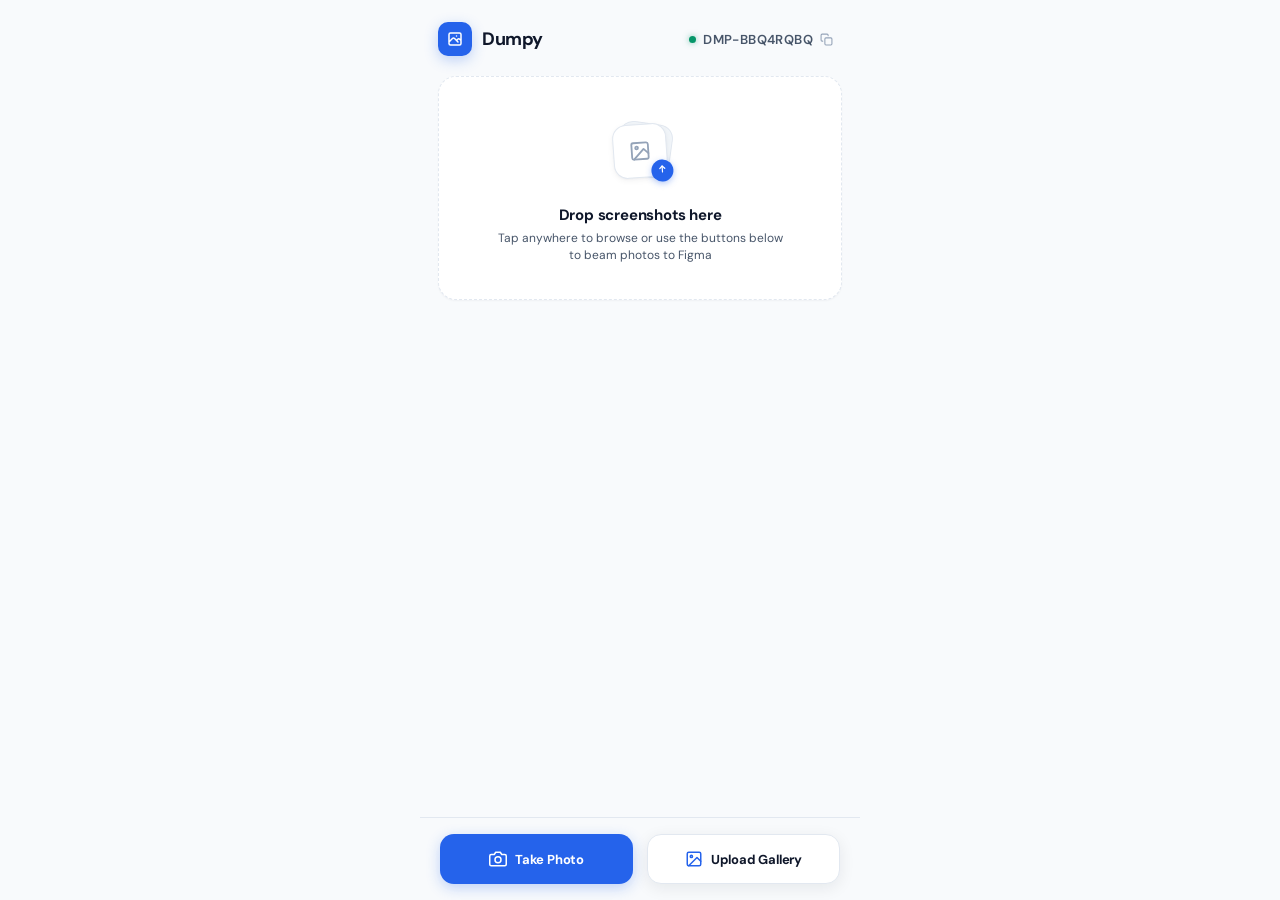
==== commit ed9fa43d: "chore: add Plugin-Assets to gitignore and integrate SVG favicon" ====
--- a/index.html
+++ b/index.html
@@ -13,6 +13,8 @@
   <link rel="preconnect" href="https://fonts.gstatic.com" crossorigin>
   <link href="https://fonts.googleapis.com/css2?family=DM+Sans:ital,opsz,wght@0,9..40,400;0,9..40,500;0,9..40,600;0,9..40,700;1,9..40,400&display=swap" rel="stylesheet">
   
+  <link rel="icon" type="image/svg+xml" href="/web/favicon.svg">
+  <link rel="apple-touch-icon" href="/web/favicon.svg">
   <link rel="stylesheet" href="/web/style.css">
 </head>
 <body>
